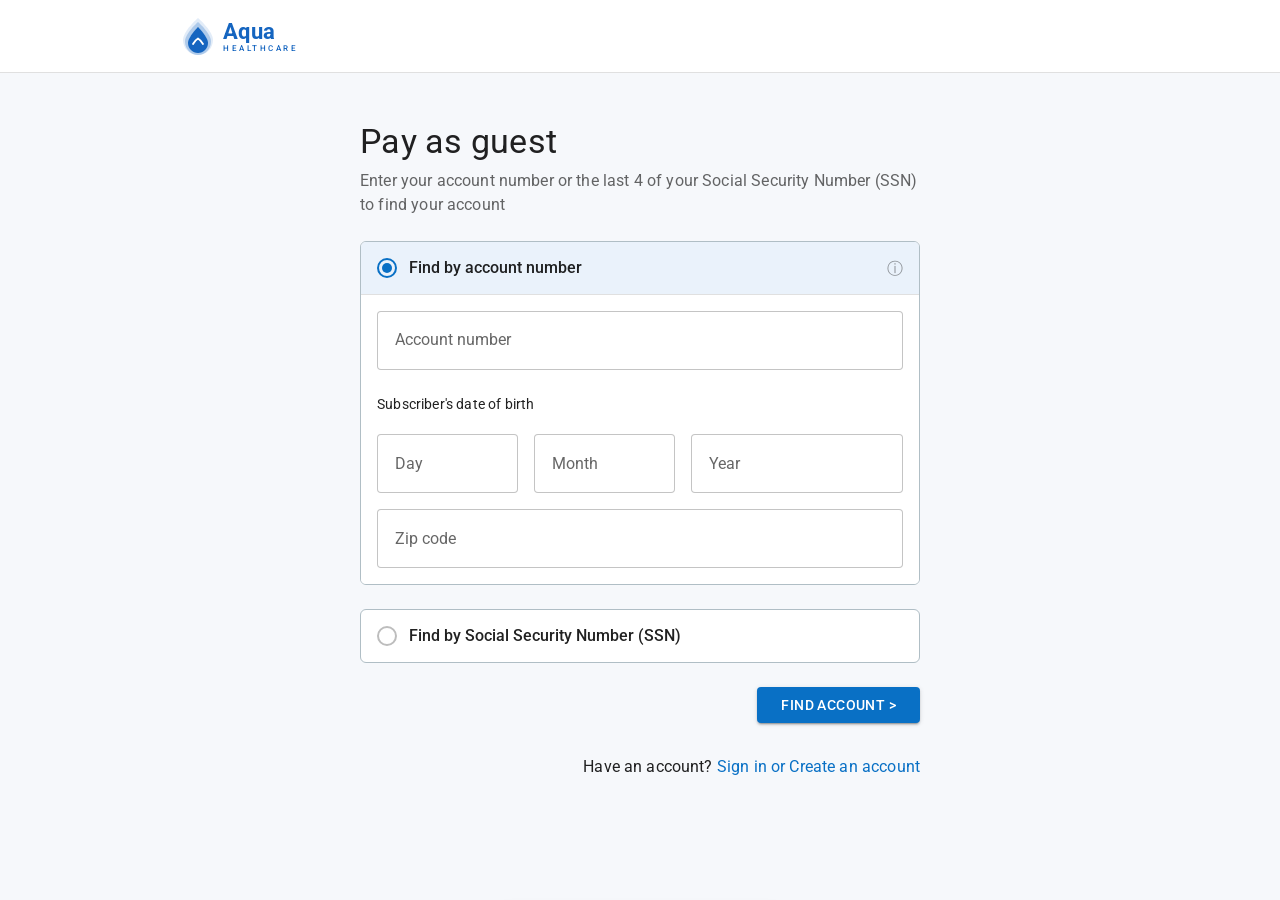
==== aqua-prototype.html @ 60d69fb7 "Add files via upload" ====
<!DOCTYPE html>
<html lang="en">
<head>
  <meta charset="UTF-8" />
  <meta name="viewport" content="width=device-width, initial-scale=1" />
  <title>Aqua Healthcare — Guest Payment</title>
  <link href="https://fonts.googleapis.com/css2?family=Roboto:wght@400;500;700&display=swap" rel="stylesheet" />
  <link href="https://fonts.googleapis.com/icon?family=Material+Icons" rel="stylesheet" />
  <style>
    *, *::before, *::after { box-sizing: border-box; margin: 0; padding: 0; }
    :root {
      --primary: #0970c5; --primary-dark: #0757a0; --bg: #f6f8fb; --white: #ffffff;
      --border-card: #b0bec5; --border-input: rgba(0,0,0,0.23);
      --text-primary: rgba(0,0,0,0.87); --text-secondary: rgba(0,0,0,0.6);
      --text-label: #323a41; --divider: rgba(0,0,0,0.12); --error: #d32f2f;
      --success-green: #388e3c; --success-bg: #e8f5e9;
      --shadow-btn: 0px 1px 5px rgba(0,0,0,0.12),0px 2px 2px rgba(0,0,0,0.14),0px 3px 1px -2px rgba(0,0,0,0.20);
      --radius-card: 6px; --radius-btn: 4px; --font: 'Roboto', sans-serif;
    }
    body { font-family: var(--font); background: var(--bg); color: var(--text-primary); min-height: 100vh; overflow-x: hidden; }
    .header { background: var(--white); height: 73px; border-bottom: 1px solid var(--divider); display: flex; align-items: center; padding: 0 181px; position: sticky; top: 0; z-index: 100; }
    .logo { display: flex; align-items: center; gap: 8px; }
    .logo-text .aqua { font-size: 22px; font-weight: 700; color: #1565C0; display: block; letter-spacing: 0.3px; }
    .logo-text .hc { font-size: 8px; font-weight: 500; color: #1565C0; display: block; letter-spacing: 2.5px; text-transform: uppercase; }
    .screen { display: none; padding: 48px 24px 80px; min-height: calc(100vh - 73px); }
    .screen.active { display: block; }
    .col { width: 560px; margin: 0 auto; display: flex; flex-direction: column; gap: 24px; }
    .page-title { font-size: 34px; font-weight: 400; line-height: 1.235; letter-spacing: 0.25px; color: var(--text-primary); }
    .page-subtitle { font-size: 16px; line-height: 1.5; letter-spacing: 0.15px; color: var(--text-secondary); margin-top: 6px; }
    .section-label { font-size: 20px; font-weight: 500; line-height: 1.6; letter-spacing: 0.15px; color: var(--text-primary); }
    .card { background: var(--white); border: 1px solid var(--border-card); border-radius: var(--radius-card); overflow: hidden; }
    .card-body { padding: 24px; }
    .radio-row { background: var(--white); border: 1px solid var(--border-card); border-radius: var(--radius-card); overflow: hidden; cursor: pointer; }
    .radio-row-header { display: flex; align-items: center; gap: 12px; padding: 14px 16px; transition: background 0.15s; }
    .radio-row.selected .radio-row-header { background: #EAF2FB; }
    .radio-row:hover:not(.selected) .radio-row-header { background: #fafafa; }
    .r-circle { width: 20px; height: 20px; border-radius: 50%; border: 2px solid #bdbdbd; flex-shrink: 0; display: flex; align-items: center; justify-content: center; transition: border-color 0.15s; }
    .radio-row.selected .r-circle { border-color: var(--primary); }
    .r-dot { width: 10px; height: 10px; border-radius: 50%; background: var(--primary); opacity: 0; transition: opacity 0.15s; }
    .radio-row.selected .r-dot { opacity: 1; }
    .r-label { font-size: 16px; line-height: 1.5; font-weight: 500; color: var(--text-primary); flex: 1; }
    .radio-expanded { display: none; flex-direction: column; gap: 16px; padding: 16px; background: var(--white); border-top: 1px solid var(--divider); }
    .radio-expanded.open { display: flex; }
    .badge-row { display: flex; align-items: center; gap: 6px; }
    .badge-visa { font-size: 10px; font-weight: 700; color: #1a1f71; border: 1px solid #e0e0e0; border-radius: 3px; padding: 2px 5px; }
    .badge-mc { position: relative; width: 30px; height: 20px; display: inline-flex; align-items: center; border: 1px solid #e0e0e0; border-radius: 3px; }
    .mc-l { position: absolute; left: 3px; width: 12px; height: 12px; border-radius: 50%; background: #eb001b; top: 50%; transform: translateY(-50%); }
    .mc-r { position: absolute; right: 3px; width: 12px; height: 12px; border-radius: 50%; background: #f79e1b; top: 50%; transform: translateY(-50%); }
    .badge-more { font-size: 10px; color: #757575; background: #f5f5f5; border-radius: 3px; padding: 2px 5px; }
    .bank-mat { color: #616161; font-size: 22px; }
    .mf { position: relative; width: 100%; }
    .mf input, .mf select { width: 100%; padding: 16.5px 14px; font-size: 16px; font-family: var(--font); line-height: 1.5; color: var(--text-primary); border: 1px solid var(--border-input); border-radius: var(--radius-btn); outline: none; background: var(--white); appearance: none; transition: border 0.15s; }
    .mf input:focus, .mf select:focus { border: 2px solid var(--primary); padding: 15.5px 13px; }
    .mf label { position: absolute; left: 14px; top: 50%; transform: translateY(-50%); font-size: 16px; color: var(--text-secondary); pointer-events: none; transition: all 0.15s; background: var(--white); padding: 0 4px; line-height: 1; }
    .mf input:focus + label, .mf input:not(:placeholder-shown) + label, .mf select:focus + label, .mf select.has-val + label { top: 0; font-size: 12px; color: var(--primary); transform: none; }
    .mf input.err { border: 2px solid var(--error); padding: 15.5px 13px; }
    .mf input.err + label, .mf select.err + label { color: var(--error); }
    .mf .ferr { font-size: 12px; color: var(--error); margin-top: 4px; display: none; letter-spacing: 0.4px; line-height: 1.5; padding: 0; vertical-align: baseline; }
    .mf .ferr.show { display: block; }
    .sel-wrap { position: relative; }
    .sel-wrap::after { content: '▾'; position: absolute; right: 14px; top: 50%; transform: translateY(-50%); color: var(--text-secondary); font-size: 13px; pointer-events: none; }
    .frow { display: flex; gap: 16px; }
    .frow .mf { flex: 1; }
    .sum-top { display: flex; justify-content: space-between; align-items: center; padding-bottom: 16px; border-bottom: 1px solid var(--divider); margin-bottom: 12px; }
    .sum-due-label { font-size: 14px; color: var(--text-secondary); }
    .sum-due-amount { font-size: 20px; font-weight: 700; color: var(--text-primary); }
    .sum-row { display: flex; justify-content: space-between; padding: 3px 0; }
    .sum-rlabel { font-size: 12px; color: var(--text-label); }
    .sum-rvalue { font-size: 14px; color: var(--text-primary); }
    .rev-row { display: flex; justify-content: space-between; padding: 3px 0; }
    .rev-rlabel { font-size: 12px; color: var(--text-label); }
    .rev-rvalue { font-size: 14px; color: var(--text-primary); font-weight: 500; }
    .btn { font-family: var(--font); font-size: 14px; font-weight: 500; letter-spacing: 0.4px; text-transform: uppercase; border-radius: var(--radius-btn); padding: 6px 24px; min-height: 36px; cursor: pointer; border: none; display: inline-flex; align-items: center; justify-content: center; gap: 6px; transition: background 0.15s, box-shadow 0.15s; white-space: nowrap; }
    .btn-c { background: var(--primary); color: #fff; box-shadow: var(--shadow-btn); }
    .btn-c:hover { background: var(--primary-dark); }
    .btn-o { background: transparent; color: var(--primary); border: 1px solid var(--primary); }
    .btn-o:hover { background: rgba(9,112,197,0.04); }
    .btn-fw { width: 100%; }
    .btn-text { background: none; border: none; color: var(--primary); font-family: var(--font); font-size: 14px; font-weight: 500; cursor: pointer; padding: 8px 0; text-align: center; width: 100%; }
    .btn-text:hover { text-decoration: underline; }
    .nav-row { display: flex; justify-content: space-between; align-items: center; }
    /* success */
    .success-center { text-align: center; display: flex; flex-direction: column; align-items: center; gap: 8px; margin-bottom: 28px; }
    .check-circle { width: 32px; height: 32px; background: var(--success-green); border-radius: 50%; display: flex; align-items: center; justify-content: center; }
    .check-circle svg { width: 18px; height: 18px; }
    .suc-title { font-size: 34px; font-weight: 400; line-height: 1.235; letter-spacing: 0.25px; color: var(--text-primary); }
    .suc-conf { font-size: 16px; line-height: 1.5; color: var(--text-primary); }
    .suc-conf strong { font-weight: 700; }
    .suc-date { font-size: 16px; line-height: 1.5; color: var(--text-secondary); }
    .pay-det-row { display: flex; justify-content: space-between; padding: 3px 0; }
    .pay-det-lbl { font-size: 12px; color: var(--text-label); }
    .pay-det-val { font-size: 14px; color: var(--text-primary); }
    hr.div { border: none; border-top: 1px solid var(--divider); }
    /* inner summary block */
    .inner-block { border: 1px solid var(--border-card); border-radius: var(--radius-card); padding: 20px; margin-bottom: 16px; }
    .inner-block:last-child { margin-bottom: 0; }
    .inner-label { font-size: 11px; font-weight: 500; letter-spacing: 1px; text-transform: uppercase; color: var(--text-secondary); margin-bottom: 6px; }
    .inner-amount { font-size: 28px; font-weight: 700; color: var(--text-primary); margin-bottom: 2px; }
    .inner-sub { font-size: 13px; color: var(--text-secondary); margin-bottom: 14px; }
    /* next steps */
    .nxt-label { font-size: 12px; font-weight: 400; letter-spacing: 1px; text-transform: uppercase; color: var(--text-primary); padding: 20px 24px 0; }
    .nxt-section { padding: 16px 24px; }
    .nxt-section:not(:last-child) { border-bottom: 1px solid var(--divider); }
    .nxt-title { font-size: 20px; font-weight: 500; color: var(--text-primary); line-height: 1.6; }
    .nxt-body { font-size: 14px; color: var(--text-secondary); line-height: 1.43; margin: 4px 0 14px; }
    /* autopay setup card */
    .ap-setup-header { background: var(--success-green); color: #fff; padding: 20px 24px 16px; }
    .ap-setup-header-title { font-size: 20px; font-weight: 500; margin-bottom: 4px; }
    .ap-setup-header-sub { font-size: 14px; opacity: 0.9; }
    /* enrolled banner */
    .enrolled-banner { background: var(--success-green); border-radius: var(--radius-card); padding: 20px; margin-bottom: 0; }
    .enrolled-banner-label { font-size: 11px; font-weight: 500; letter-spacing: 1px; text-transform: uppercase; color: rgba(255,255,255,0.8); margin-bottom: 6px; }
    .enrolled-banner-title { font-size: 20px; font-weight: 500; color: #fff; margin-bottom: 16px; }
    .enrolled-row { display: flex; justify-content: space-between; padding: 3px 0; }
    .enrolled-lbl { font-size: 12px; color: rgba(255,255,255,0.75); }
    .enrolled-val { font-size: 14px; color: #fff; font-weight: 500; }
    /* snackbar */
    .snackbar { position: fixed; bottom: 24px; left: 50%; transform: translateX(-50%) translateY(80px); background: #f0f7f0; color: #1e4d1e; border: 1px solid #a8d5a8; border-radius: 8px; padding: 14px 20px; font-size: 15px; font-weight: 500; font-family: var(--font); box-shadow: 0 2px 8px rgba(0,0,0,0.10); z-index: 9999; transition: transform 0.25s cubic-bezier(0.4,0,0.2,1); white-space: nowrap; display: flex; align-items: center; gap: 12px; min-width: 280px; }
    .snackbar.show { transform: translateX(-50%) translateY(0); }
    .snackbar-icon { width: 22px; height: 22px; border: 2px solid #2e7d2e; border-radius: 50%; display: flex; align-items: center; justify-content: center; flex-shrink: 0; }
    .snackbar-icon svg { width: 13px; height: 13px; }
    .snackbar-text { flex: 1; }
    .snackbar-close { background: none; border: none; cursor: pointer; color: #1e4d1e; font-size: 18px; line-height: 1; padding: 0 0 0 8px; opacity: 0.7; }
    .snackbar-close:hover { opacity: 1; }
    /* tooltip */
    .acct-tooltip-wrap { position: relative; width: 100%; }
    .acct-tooltip {
      display: none; position: absolute; bottom: calc(100% + 8px); left: 50%;
      transform: translateX(-50%);
      background: rgba(50,50,50,0.92); color: #fff;
      font-size: 12px; font-weight: 400; line-height: 1.5;
      padding: 8px 12px; border-radius: 4px;
      max-width: 280px; width: max-content;
      text-align: center; box-shadow: 0 2px 8px rgba(0,0,0,0.2);
      pointer-events: none; z-index: 999;
    }
    .acct-tooltip.visible { display: block; }
  </style>
</head>
<body>

<!-- HEADER -->
<header class="header">
  <div class="logo">
    <svg width="34" height="40" viewBox="0 0 34 40" fill="none">
      <path d="M17 2C17 2 2 15 2 24C2 32.284 8.716 39 17 39C25.284 39 32 32.284 32 24C32 15 17 2 17 2Z" fill="#1565C0" opacity="0.12"/>
      <path d="M17 6C17 6 4 17.5 4 25.5C4 32.956 9.82 39 17 39C24.18 39 30 32.956 30 25.5C30 17.5 17 6 17 6Z" fill="#1565C0" opacity="0.25"/>
      <path d="M17 11C17 11 7 21 7 27C7 32.523 11.477 37 17 37C22.523 37 27 32.523 27 27C27 21 17 11 17 11Z" fill="#1565C0"/>
      <path d="M12 28C13.8 24.5 17 22.5 17 22.5C17 22.5 20.2 24.5 22 28" stroke="white" stroke-width="1.8" stroke-linecap="round"/>
    </svg>
    <div class="logo-text"><span class="aqua">Aqua</span><span class="hc">Healthcare</span></div>
  </div>
</header>

<!-- ══ SCREEN 1 — PAY AS GUEST ══ -->
<div class="screen active" id="s-find">
  <div class="col">
    <div>
      <h1 class="page-title">Pay as guest</h1>
      <p class="page-subtitle">Enter your account number or the last 4 of your Social Security Number (SSN) to find your account</p>
    </div>
    <div class="radio-row selected" id="find-acct-row" onclick="selectFind('acct')">
      <div class="radio-row-header">
        <div class="r-circle"><div class="r-dot"></div></div>
        <span class="r-label">Find by account number</span>
        <span onclick="event.stopPropagation()">
          <span id="info-icon-acct" style="font-size:16px;color:rgba(0,0,0,0.4);cursor:default;margin-left:6px;vertical-align:middle;line-height:1;"
            data-tooltip="Account number can be found on your bill"
            onmouseenter="showHoverTooltip(event,this.dataset.tooltip)"
            onmouseleave="hideHoverTooltip()"
            onmousemove="moveHoverTooltip(event)">ⓘ</span>
        </span>
      </div>
      <div class="radio-expanded open" id="find-acct-fields">
        <div class="mf"><input type="text" id="f-acctnum" placeholder=" " /><label>Account number</label><div class="ferr" id="err-f-acctnum">Account number is required.</div></div>

        <!-- Subscriber's date of birth -->
        <p style="font-size:14px;font-weight:400;line-height:1.43;letter-spacing:0.17px;color:rgba(0,0,0,0.87);margin:8px 0 4px 0;">Subscriber's date of birth</p>
        <div class="frow">
          <div class="mf" style="flex:1;">
            <input type="text" id="f-dob-day" placeholder=" " maxlength="2" inputmode="numeric" />
            <label>Day</label>
            <div class="ferr" id="err-f-dob-day">Required.</div>
          </div>
          <div class="mf" style="flex:1;">
            <input type="text" id="f-dob-month" placeholder=" " maxlength="2" inputmode="numeric" />
            <label>Month</label>
            <div class="ferr" id="err-f-dob-month">Required.</div>
          </div>
          <div class="mf" style="flex:1.5;">
            <input type="text" id="f-dob-year" placeholder=" " maxlength="4" inputmode="numeric" />
            <label>Year</label>
            <div class="ferr" id="err-f-dob-year">Required.</div>
          </div>
        </div>

        <div class="mf"><input type="text" id="f-zip" placeholder=" " maxlength="5" /><label>Zip code</label><div class="ferr" id="err-f-zip">Zip code is required.</div></div>
      </div>
    </div>
    <div class="radio-row" id="find-ssn-row" onclick="selectFind('ssn')">
      <div class="radio-row-header"><div class="r-circle"><div class="r-dot"></div></div><span class="r-label">Find by Social Security Number (SSN)</span></div>
      <div class="radio-expanded" id="find-ssn-fields">
        <div class="mf"><input type="text" id="f-ssn" placeholder=" " maxlength="4" /><label>Last 4 of Social Security Number</label><div class="ferr" id="err-f-ssn">SSN is required.</div></div>
        <div class="mf"><input type="text" id="f-ssn-dob" placeholder=" " /><label>Date of birth</label><div class="ferr" id="err-f-ssn-dob">Date of birth is required.</div></div>
        <div class="mf"><input type="text" id="f-ssn-zip" placeholder=" " maxlength="5" /><label>Zip code</label><div class="ferr" id="err-f-ssn-zip">Zip code is required.</div></div>
      </div>
    </div>
    <div class="nav-row">
      <button class="btn btn-o" style="visibility:hidden">&lt; BACK</button>
      <button class="btn btn-c" onclick="submitFind()">FIND ACCOUNT &gt;</button>
    </div>
    <div style="position:relative;text-align:right;margin-top:8px;">
      <div class="acct-tooltip" id="tooltip-signin">When the member clicks on this button, they will be re-directed to the provider's login screen.</div>
      <span style="font-size:16px;font-weight:400;line-height:1.5;letter-spacing:0.15px;color:rgba(0,0,0,0.87);">Have an account? </span><a href="#"
        data-tooltip="When the member clicks on this button, they will be re-directed to the provider's login screen."
        onclick="showTooltip('tooltip-signin', event); return false;"
        onmouseenter="showHoverTooltip(event, this.dataset.tooltip)"
        onmouseleave="hideHoverTooltip()"
        onmousemove="moveHoverTooltip(event)"
        style="font-size:16px;font-weight:400;line-height:1.5;letter-spacing:0.15px;color:#0970c5;text-decoration:none;">Sign in or Create an account</a>
    </div>
  </div>
</div>

<!-- ══ SCREEN 2 — MAKE A PAYMENT ══ -->
<div class="screen" id="s-payment">
  <div class="col">
    <h1 class="page-title">Make a payment</h1>
    <div class="card">
      <div class="card-body">
        <div class="sum-top"><span style="font-size:16px;font-weight:700;line-height:1.5;letter-spacing:0.15px;color:rgba(0,0,0,0.87);">Total due by 02/25/2026</span><span class="sum-due-amount">$127.50</span></div>
        <div class="sum-row"><span class="sum-rlabel">Subscriber</span><span class="sum-rvalue" id="pay-subscriber">Lily Allen</span></div>
        <div class="sum-row"><span class="sum-rlabel">Account Number</span><span class="sum-rvalue" id="pay-acctnum">192829918</span></div>
      </div>
    </div>
    <div class="section-label">Choose payment amount</div>
    <div class="card" style="padding:0;overflow:hidden;">
      <div class="radio-row" id="amt-total-row" onclick="selectAmount('total')" style="border:none;border-radius:0;border-bottom:1px solid var(--border-card);">
        <div class="radio-row-header"><div class="r-circle"><div class="r-dot"></div></div><span class="r-label">$127.50 (total due)</span></div>
      </div>
      <div class="radio-row" id="amt-custom-row" onclick="selectAmount('custom')" style="border:none;border-radius:0;">
        <div class="radio-row-header"><div class="r-circle"><div class="r-dot"></div></div><span class="r-label">Custom amount</span></div>
        <div class="radio-expanded" id="amt-custom-fields">
          <div class="mf" style="max-width:200px"><input type="text" id="custom-amt" placeholder=" " /><label>Custom amount</label><div class="ferr" id="err-custom-amt">Amount is required.</div></div>
        </div>
      </div>
    </div>
    <div class="section-label">Enter payment details</div>
    <div class="radio-row selected" id="pay-card-row" onclick="selectPayMethod('card')">
      <div class="radio-row-header">
        <div class="r-circle"><div class="r-dot"></div></div>
        <span class="r-label">Debit or Credit Card</span>
        <div class="badge-row"><span class="badge-visa">VISA</span><span class="badge-mc"><span class="mc-l"></span><span class="mc-r"></span></span><span class="badge-more">+5</span></div>
      </div>
      <div class="radio-expanded open" id="card-fields">
        <div class="mf"><input type="text" id="card-num" placeholder=" " maxlength="19" /><label>Card Number</label><div class="ferr" id="err-card-num">Card number is required.</div></div>
        <div class="frow">
          <div class="mf"><input type="text" id="card-exp" placeholder=" " maxlength="5" /><label>Expiration (MM/YY)</label><div class="ferr" id="err-card-exp">Expiration is required.</div></div>
          <div class="mf"><input type="text" id="card-cvv" placeholder=" " maxlength="4" /><label>CVV</label><div class="ferr" id="err-card-cvv">CVV is required.</div></div>
        </div>
        <div class="mf"><input type="text" id="card-name" placeholder=" " /><label>Name on card</label><div class="ferr" id="err-card-name">Name on card is required.</div></div>
      </div>
    </div>
    <div class="radio-row" id="pay-bank-row" onclick="selectPayMethod('bank')">
      <div class="radio-row-header">
        <div class="r-circle"><div class="r-dot"></div></div>
        <span class="r-label">Bank account</span>
        <span class="material-icons bank-mat">account_balance</span>
      </div>
      <div class="radio-expanded" id="bank-fields">
        <p style="font-size:11px;font-weight:500;letter-spacing:1px;text-transform:uppercase;color:var(--text-secondary);margin-bottom:4px;">Bank account</p>
        <div class="mf sel-wrap">
          <select id="bank-type"><option value="" disabled selected>Select</option><option value="Checking">Checking</option><option value="Savings">Savings</option></select>
          <label>Account Type *</label><div class="ferr" id="err-bank-type">Account type is required.</div>
        </div>
        <div class="frow">
          <div class="mf"><input type="text" id="bank-acct-num" placeholder=" " /><label>Account Number</label><div class="ferr" id="err-bank-acct-num">Account number is required.</div></div>
          <div class="mf"><input type="text" id="confirm-acct" placeholder=" " /><label>Confirm Account Number</label><div class="ferr" id="err-confirm-acct">Must match account number.</div></div>
        </div>
        <div class="frow">
          <div class="mf"><input type="text" id="routing-num" placeholder=" " /><label>Routing Number</label><div class="ferr" id="err-routing-num">Routing number is required.</div></div>
          <div class="mf"><input type="text" id="confirm-routing" placeholder=" " /><label>Confirm Routing Number</label><div class="ferr" id="err-confirm-routing">Must match routing number.</div></div>
        </div>
        <p style="font-size:11px;font-weight:500;letter-spacing:1px;text-transform:uppercase;color:var(--text-secondary);margin-top:8px;margin-bottom:4px;">Billing address</p>
        <div class="frow">
          <div class="mf"><input type="text" id="bank-addr1" placeholder=" " /><label>Address 1</label><div class="ferr" id="err-bank-addr1">Address is required.</div></div>
          <div class="mf"><input type="text" id="bank-addr2" placeholder=" " /><label>Address 2</label></div>
        </div>
        <div class="frow">
          <div class="mf" style="flex:2"><input type="text" id="bank-city" placeholder=" " /><label>City</label><div class="ferr" id="err-bank-city">City is required.</div></div>
          <div class="mf sel-wrap" style="flex:1">
            <select id="bank-state">
              <option value="" disabled selected>Select</option>
              <option>AL</option><option>AK</option><option>AZ</option><option>AR</option><option>CA</option><option>CO</option><option>CT</option><option>DE</option><option>FL</option><option>GA</option><option>HI</option><option>ID</option><option>IL</option><option>IN</option><option>IA</option><option>KS</option><option>KY</option><option>LA</option><option>ME</option><option>MD</option><option>MA</option><option>MI</option><option>MN</option><option>MS</option><option>MO</option><option>MT</option><option>NE</option><option>NV</option><option>NH</option><option>NJ</option><option>NM</option><option>NY</option><option>NC</option><option>ND</option><option>OH</option><option>OK</option><option>OR</option><option>PA</option><option>RI</option><option>SC</option><option>SD</option><option>TN</option><option>TX</option><option>UT</option><option>VT</option><option>VA</option><option>WA</option><option>WV</option><option>WI</option><option>WY</option>
            </select>
            <label>State</label><div class="ferr" id="err-bank-state">State is required.</div>
          </div>
          <div class="mf" style="flex:1"><input type="text" id="bank-zip" placeholder=" " maxlength="5" /><label>Zipcode</label><div class="ferr" id="err-bank-zip">Zip code is required.</div></div>
        </div>

        <!-- AutoPay opt-in checkbox -->
        <div style="display:flex;align-items:flex-start;gap:10px;background:#fff;border:1px solid var(--border-card);border-radius:var(--radius-card);padding:14px 16px;margin-top:8px;">
          <input type="checkbox" id="wants-autopay" onchange="S.wantsAutopay = this.checked;" style="margin-top:2px;flex-shrink:0;width:16px;height:16px;accent-color:#0970c5;cursor:pointer;" />
          <label for="wants-autopay" style="cursor:pointer;">
            <p style="font-size:14px;font-weight:500;color:rgba(0,0,0,0.87);margin:0 0 2px 0;">Save for AutoPay</p>
            <p style="font-size:12px;color:rgba(0,0,0,0.6);line-height:1.5;margin:0;">After this payment, you can review and confirm your AutoPay details</p>
          </label>
        </div>

      </div>
    </div>
    <div class="nav-row">
      <button class="btn btn-o" onclick="goTo('s-find')">&lt; BACK</button>
      <button class="btn btn-c" onclick="submitPayment()">REVIEW PAYMENT &gt;</button>
    </div>
  </div>
</div>

<!-- ══ SCREEN 3 — REVIEW PAYMENT ══ -->
<div class="screen" id="s-review">
  <div class="col">
    <div>
      <h1 class="page-title">Review payment</h1>
      <p class="page-subtitle">Confirm your details before submitting.</p>
    </div>
    <div class="card">
      <div class="card-body">

        <!-- TOTAL row -->
        <div style="display:flex;justify-content:space-between;align-items:center;margin-bottom:20px;">
          <span style="font-size:12px;font-weight:400;letter-spacing:1px;text-transform:uppercase;color:#323a41;line-height:2.66;">TOTAL</span>
          <span style="font-size:34px;font-weight:700;letter-spacing:0.25px;color:rgba(0,0,0,0.87);line-height:1.235;" id="rev-amt">$100.00</span>
        </div>
        <hr class="div" style="margin:0 0 20px 0;" />

        <!-- Detail rows -->
        <div class="rev-row"><span class="rev-rlabel">Subscriber</span><span class="rev-rvalue" id="rev-sub">Lily Allen</span></div>
        <div class="rev-row"><span class="rev-rlabel">Account Number</span><span class="rev-rvalue" id="rev-acct">192829918</span></div>
        <div class="rev-row"><span class="rev-rlabel">Payment method</span><span class="rev-rvalue" id="rev-method">Checking ****4242</span></div>

        <!-- Centered EDIT link -->
        <div style="text-align:center;margin-top:20px;">
          <button onclick="goTo('s-payment');clearPayFields();" style="background:none;border:none;cursor:pointer;color:#0970c5;font-size:14px;font-weight:500;font-family:var(--font);letter-spacing:0.4px;display:inline-flex;align-items:center;gap:4px;padding:0;text-transform:uppercase;">
            <span class="material-icons" style="font-size:16px;">edit</span> EDIT
          </button>
        </div>

      </div>
    </div>
    <div class="nav-row">
      <button class="btn btn-o" onclick="goTo('s-payment');clearPayFields();">&lt; BACK</button>
      <button class="btn btn-c" onclick="submitReview()">MAKE PAYMENT <span class="material-icons" style="font-size:18px;line-height:1;">lock</span></button>
    </div>
  </div>
</div>

<!-- ══ SCREEN 4 — PAYMENT SUCCESS ══ -->
<div class="screen" id="s-success">
  <div class="col">

    <!-- CARD 1 — Payment confirmation -->
    <div style="background:#fff;border:1px solid #b0bec5;border-radius:6px;overflow:hidden;border-top:8px solid #388e3c;">
      <div style="padding:32px;">

        <!-- Header: check + title + conf + date -->
        <div style="text-align:center;display:flex;flex-direction:column;align-items:center;gap:8px;margin-bottom:32px;">
          <div style="width:46px;height:46px;background:#388e3c;border-radius:50%;display:flex;align-items:center;justify-content:center;flex-shrink:0;">
            <svg width="26" height="26" viewBox="0 0 24 24" fill="white"><path d="M9 16.17L4.83 12l-1.42 1.41L9 19 21 7l-1.41-1.41z"/></svg>
          </div>
          <p style="font-size:24px;font-weight:400;line-height:1.333;letter-spacing:0.25px;color:rgba(0,0,0,0.87);margin:0;">Payment Successful</p>
          <p style="font-size:16px;font-weight:400;line-height:1.5;letter-spacing:0.15px;color:rgba(0,0,0,0.87);margin:0;">Confirmation <strong id="suc-conf-num"># PMF-3928-2938</strong></p>
          <p style="font-size:16px;font-weight:400;line-height:1.5;letter-spacing:0.15px;color:rgba(0,0,0,0.6);margin:0;" id="suc-date">April 2, 2026 at 2:34PM</p>
        </div>

        <!-- TOTAL row -->
        <hr style="border:none;border-top:1px solid rgba(0,0,0,0.12);margin:0 0 24px 0;" />
        <div style="display:flex;justify-content:space-between;align-items:center;margin-bottom:16px;">
          <span style="font-size:12px;font-weight:400;letter-spacing:1px;text-transform:uppercase;color:#323a41;line-height:2.66;">TOTAL</span>
          <span style="font-size:34px;font-weight:700;letter-spacing:0.25px;color:rgba(0,0,0,0.87);line-height:1.235;" id="suc-amt">$100.00</span>
        </div>
        <hr style="border:none;border-top:1px solid rgba(0,0,0,0.12);margin:0 0 16px 0;" />

        <!-- Detail rows -->
        <div style="display:flex;justify-content:space-between;align-items:center;padding:4px 0;">
          <span style="font-size:12px;color:#323a41;letter-spacing:0.15px;">Subscriber</span>
          <span style="font-size:14px;color:rgba(0,0,0,0.87);letter-spacing:0.17px;" id="suc-sub">Lily Allen</span>
        </div>
        <div style="display:flex;justify-content:space-between;align-items:center;padding:4px 0;">
          <span style="font-size:12px;color:#323a41;letter-spacing:0.15px;">Account Number</span>
          <span style="font-size:14px;color:rgba(0,0,0,0.87);letter-spacing:0.17px;" id="suc-acct">192829918</span>
        </div>
        <div style="display:flex;justify-content:space-between;align-items:center;padding:4px 0;">
          <span style="font-size:12px;color:#323a41;letter-spacing:0.15px;">Payment method</span>
          <span style="font-size:14px;color:rgba(0,0,0,0.87);letter-spacing:0.17px;" id="suc-method">Checking ********7890</span>
        </div>

        <!-- Email receipt section -->
        <hr style="border:none;border-top:1px solid rgba(0,0,0,0.12);margin:24px 0;" />
        <div style="display:flex;flex-direction:column;gap:16px;">
          <div>
            <p style="font-size:20px;font-weight:500;line-height:1.6;letter-spacing:0.15px;color:rgba(0,0,0,0.87);margin:0 0 4px 0;">Email your receipt</p>
            <p style="font-size:14px;font-weight:400;line-height:1.43;letter-spacing:0.17px;color:rgba(0,0,0,0.6);margin:0;">We'll send your payment confirmation to your inbox.</p>
          </div>
          <div class="mf">
            <input type="email" id="receipt-email" placeholder=" " />
            <label>Enter email</label>
            <div class="ferr" id="err-receipt">A valid email is required.</div>
          </div>
          <button onclick="sendReceipt()" style="width:100%;height:36px;background:transparent;border:1px solid #0970c5;border-radius:4px;color:#0970c5;font-family:var(--font);font-size:14px;font-weight:500;letter-spacing:0.4px;text-transform:uppercase;cursor:pointer;">
            SEND RECEIPT
          </button>
        </div>

      </div>
    </div>

    <!-- CARD 2 — Complete AutoPay Setup (bank users only) -->
    <div id="suc-autopay-card" style="display:none;background:#fff;border:1px solid #b0bec5;border-radius:6px;overflow:hidden;">
      <div style="padding:32px;">

        <!-- Centered header -->
        <div style="text-align:center;margin-bottom:32px;">
          <p style="font-size:24px;font-weight:400;line-height:1.333;letter-spacing:0.25px;color:rgba(0,0,0,0.87);margin:0 0 8px 0;">Complete AutoPay Setup</p>
          <p style="font-size:16px;font-weight:400;line-height:1.5;letter-spacing:0.15px;color:rgba(0,0,0,0.87);margin:0;">Have your payment withdrawn automatically each month</p>
        </div>

        <!-- Summary heading -->
        <p style="font-size:20px;font-weight:700;line-height:1.6;letter-spacing:0.15px;color:rgba(0,0,0,0.87);margin:0 0 16px 0;">Summary</p>

        <!-- Summary rows -->
        <div style="display:flex;justify-content:space-between;align-items:center;padding:8px 0;border-bottom:1px solid rgba(0,0,0,0.12);">
          <span style="font-size:12px;color:rgba(0,0,0,0.6);letter-spacing:0.15px;">Estimated monthly premium</span>
          <span style="display:flex;align-items:center;gap:6px;font-size:20px;font-weight:700;color:rgba(0,0,0,0.87);" id="ap-sum-premium">$127.50
            <span style="position:relative;display:inline-flex;align-items:center;">
              <span class="material-icons" style="font-size:18px;color:#0970c5;cursor:default;"
                data-tooltip="Amount may vary if your plan changes or a partial payment is made. You'll be notified of any updates."
                onmouseenter="showHoverTooltip(event,this.dataset.tooltip)"
                onmouseleave="hideHoverTooltip()"
                onmousemove="moveHoverTooltip(event)">help_outline</span>
            </span>
          </span>
        </div>
        <div style="display:flex;justify-content:space-between;align-items:center;padding:8px 0;border-bottom:1px solid rgba(0,0,0,0.12);">
          <span style="font-size:12px;color:rgba(0,0,0,0.6);letter-spacing:0.15px;">Pay to</span>
          <span style="font-size:20px;font-weight:400;color:rgba(0,0,0,0.87);">Avera</span>
        </div>
        <div style="display:flex;justify-content:space-between;align-items:center;padding:8px 0;border-bottom:1px solid rgba(0,0,0,0.12);">
          <span style="font-size:12px;color:rgba(0,0,0,0.6);letter-spacing:0.15px;">Payment method</span>
          <span style="font-size:16px;font-weight:700;color:rgba(0,0,0,0.87);" id="ap-sum-method">Checking ********7890</span>
        </div>
        <div style="display:flex;justify-content:space-between;align-items:center;padding:8px 0;border-bottom:1px solid rgba(0,0,0,0.12);">
          <span style="font-size:12px;color:rgba(0,0,0,0.6);letter-spacing:0.15px;">Payment date</span>
          <span style="font-size:16px;font-weight:700;color:rgba(0,0,0,0.87);" id="ap-sum-paydate">—</span>
        </div>
        <div style="display:flex;justify-content:space-between;align-items:center;padding:8px 0;margin-bottom:24px;">
          <span style="font-size:12px;color:rgba(0,0,0,0.6);letter-spacing:0.15px;">First scheduled payment</span>
          <span style="font-size:16px;font-weight:700;color:rgba(0,0,0,0.87);" id="ap-sum-firstpay">—</span>
        </div>

        <!-- Payment Date dropdown -->
        <div class="mf sel-wrap" style="margin-bottom:16px;">
          <select id="ap-pay-day" onchange="updateFirstPayDate()">
            <option value="" disabled selected>Select day</option>
          </select>
          <label>Payment Date</label>
          <div class="ferr" id="err-ap-pay-day">Please select a payment date.</div>
        </div>

        <!-- Email optional -->
        <div class="mf" style="margin-bottom:16px;">
          <input type="email" id="ap-email" placeholder=" " />
          <label>Email (optional)</label>
        </div>

        <!-- ACH checkbox + legal -->
        <div style="display:flex;align-items:flex-start;gap:10px;margin-bottom:24px;">
          <input type="checkbox" id="ap-auth-check" style="margin-top:3px;flex-shrink:0;width:16px;height:16px;accent-color:#0970c5;cursor:pointer;" />
          <label for="ap-auth-check" style="font-size:12px;color:rgba(0,0,0,0.6);line-height:1.5;letter-spacing:0.4px;cursor:pointer;">
          I agree to the autopay draft date and amount. Payment will be automatically withdrawn from your account on the scheduled date. You can cancel anytime.
          </label>
        </div>

        <!-- SETUP AUTOPAY button -->
        <button onclick="confirmAutopay()" style="width:100%;height:36px;background:#0970c5;border:none;border-radius:4px;color:#fff;font-family:var(--font);font-size:14px;font-weight:500;letter-spacing:0.4px;text-transform:uppercase;cursor:pointer;box-shadow:0px 1px 5px rgba(0,0,0,0.12),0px 2px 2px rgba(0,0,0,0.14),0px 3px 1px -2px rgba(0,0,0,0.20);display:flex;align-items:center;justify-content:center;gap:6px;">
          SETUP AUTOPAY <span class="material-icons" style="font-size:16px;">chevron_right</span>
        </button>

      </div>
    </div>

    <!-- CARD 3 — Next steps -->
    <div style="background:#fff;border:1px solid #b0bec5;border-radius:6px;overflow:hidden;" id="suc-next-card">
      <div style="padding:20px 32px 0 32px;">
        <p style="font-size:12px;font-weight:400;letter-spacing:1px;text-transform:uppercase;line-height:2.66;color:rgba(0,0,0,0.87);">NEXT STEPS</p>
      </div>
      <div style="padding:16px 32px 24px 32px;">
        <p style="font-size:20px;font-weight:500;line-height:1.6;letter-spacing:0.15px;color:rgba(0,0,0,0.87);margin:0 0 4px 0;">Create an account</p>
        <p style="font-size:14px;font-weight:400;line-height:1.43;letter-spacing:0.17px;color:rgba(0,0,0,0.6);margin:0 0 14px 0;" id="suc-next-body">Save your info to pay faster, manage invoices, and go paperless.</p>
        <div class="acct-tooltip-wrap">
          <div class="acct-tooltip" id="tooltip-suc">When the member clicks on this button, they will be re-directed to the provider's login screen.</div>
          <button onclick="showTooltip('tooltip-suc', event)" style="width:100%;height:36px;background:transparent;border:1px solid #0970c5;border-radius:4px;color:#0970c5;font-family:var(--font);font-size:14px;font-weight:500;letter-spacing:0.4px;text-transform:uppercase;cursor:pointer;">
            CREATE AN ACCOUNT
          </button>
        </div>
      </div>
    </div>

  </div>
</div>

<!-- ══ SCREEN 5 — ENROLLED IN AUTOPAY ══ -->
<div class="screen" id="s-enrolled">
  <div class="col">

    <!-- CARD 1 — Payment successful -->
    <div style="background:#fff;border:1px solid #b0bec5;border-radius:6px;overflow:hidden;border-top:8px solid #388e3c;">
      <div style="padding:32px;display:flex;flex-direction:column;gap:32px;">

        <!-- Header -->
        <div style="text-align:center;display:flex;flex-direction:column;align-items:center;gap:8px;">
          <div style="width:46px;height:47px;background:#388e3c;border-radius:50%;display:flex;align-items:center;justify-content:center;">
            <svg width="26" height="26" viewBox="0 0 24 24" fill="white"><path d="M9 16.17L4.83 12l-1.42 1.41L9 19 21 7l-1.41-1.41z"/></svg>
          </div>
          <p style="font-size:24px;font-weight:400;line-height:1.333;letter-spacing:0;color:rgba(0,0,0,0.87);margin:0;">Payment successful</p>
          <p style="font-size:16px;font-weight:400;line-height:1.5;letter-spacing:0.15px;color:rgba(0,0,0,0.87);margin:0;">Confirmation <strong id="enr-conf-num"># PMF-3928-2938</strong></p>
          <p style="font-size:16px;font-weight:400;line-height:1.5;letter-spacing:0.15px;color:rgba(0,0,0,0.6);margin:0;" id="enr-date">April 2, 2026 at 2:34PM</p>
        </div>

        <!-- Payment total inner block -->
        <div style="border:1px solid #b0bec5;border-radius:6px;padding:20px;">
          <div style="display:flex;justify-content:space-between;align-items:center;margin-bottom:14px;">
            <span style="font-size:12px;font-weight:400;letter-spacing:1px;text-transform:uppercase;color:#323a41;line-height:2.66;">TOTAL</span>
            <span style="font-size:34px;font-weight:700;letter-spacing:0.25px;color:rgba(0,0,0,0.87);line-height:1.235;" id="enr-amt">$100.00</span>
          </div>
          <hr style="border:none;border-top:1px solid rgba(0,0,0,0.12);margin:0 0 12px 0;" />
          <div style="display:flex;justify-content:space-between;padding:3px 0;"><span style="font-size:12px;color:#323a41;letter-spacing:0.15px;line-height:12px;">Subscriber</span><span style="font-size:14px;color:rgba(0,0,0,0.87);letter-spacing:0.17px;line-height:1.43;" id="enr-sub">Lily Allen</span></div>
          <div style="display:flex;justify-content:space-between;padding:3px 0;"><span style="font-size:12px;color:#323a41;letter-spacing:0.15px;line-height:12px;">Account Number</span><span style="font-size:14px;color:rgba(0,0,0,0.87);letter-spacing:0.17px;line-height:1.43;" id="enr-acct">192829918</span></div>
          <div style="display:flex;justify-content:space-between;padding:3px 0;"><span style="font-size:12px;color:#323a41;letter-spacing:0.15px;line-height:12px;">Payment method</span><span style="font-size:14px;color:rgba(0,0,0,0.87);letter-spacing:0.17px;line-height:1.43;" id="enr-method">Checking ********7890</span></div>
        </div>

      </div>
    </div>

    <!-- CARD 2 — Enrolled in AutoPay -->
    <div style="background:#fff;border:1px solid #b0bec5;border-radius:6px;overflow:hidden;border-top:8px solid #388e3c;">
      <div style="padding:32px;display:flex;flex-direction:column;gap:32px;">

        <!-- Header -->
        <div style="text-align:center;display:flex;flex-direction:column;align-items:center;gap:8px;">
          <div style="width:46px;height:47px;background:#388e3c;border-radius:50%;display:flex;align-items:center;justify-content:center;">
            <svg width="26" height="26" viewBox="0 0 24 24" fill="white"><path d="M9 16.17L4.83 12l-1.42 1.41L9 19 21 7l-1.41-1.41z"/></svg>
          </div>
          <p style="font-size:24px;font-weight:400;line-height:1.333;letter-spacing:0;color:rgba(0,0,0,0.87);margin:0;">Enrolled in AutoPay</p>
        </div>

        <!-- AutoPay summary inner block -->
        <div style="border:1px solid #b0bec5;border-radius:6px;padding:20px;">
          <div style="display:flex;justify-content:space-between;align-items:center;margin-bottom:14px;">
            <span style="font-size:12px;font-weight:400;letter-spacing:1px;text-transform:uppercase;color:#323a41;line-height:2.66;">ESTIMATED MONTHLY PAYMENT</span>
            <span style="font-size:34px;font-weight:700;letter-spacing:0.25px;color:rgba(0,0,0,0.87);line-height:1.235;">$127.50</span>
          </div>
          <hr style="border:none;border-top:1px solid rgba(0,0,0,0.12);margin:0 0 12px 0;" />
          <div style="display:flex;justify-content:space-between;padding:3px 0;"><span style="font-size:12px;color:#323a41;letter-spacing:0.15px;line-height:12px;">Pay to</span><span style="font-size:14px;color:rgba(0,0,0,0.87);letter-spacing:0.17px;line-height:1.43;">Aqua Healthcare</span></div>
          <div style="display:flex;justify-content:space-between;padding:3px 0;"><span style="font-size:12px;color:#323a41;letter-spacing:0.15px;line-height:12px;">Payment method</span><span style="font-size:14px;color:rgba(0,0,0,0.87);letter-spacing:0.17px;line-height:1.43;" id="enr-ap-method">Checking ****4242</span></div>
          <div style="display:flex;justify-content:space-between;padding:3px 0;"><span style="font-size:12px;color:#323a41;letter-spacing:0.15px;line-height:12px;">Payment date</span><span style="font-size:14px;color:rgba(0,0,0,0.87);letter-spacing:0.17px;line-height:1.43;" id="enr-ap-paydate">—</span></div>
          <div style="display:flex;justify-content:space-between;padding:3px 0;"><span style="font-size:12px;color:#323a41;letter-spacing:0.15px;line-height:12px;">First scheduled payment</span><span style="font-size:14px;color:rgba(0,0,0,0.87);letter-spacing:0.17px;line-height:1.43;" id="enr-ap-nextpay">5/15/2026</span></div>
          <div style="display:flex;justify-content:space-between;padding:3px 0;"><span style="font-size:12px;color:#323a41;letter-spacing:0.15px;line-height:12px;">Email</span><span style="font-size:14px;color:rgba(0,0,0,0.87);letter-spacing:0.17px;line-height:1.43;" id="enr-ap-email">—</span></div>
        </div>

        <!-- Cancel AutoPay link -->
        <div style="text-align:center;">
          <button onclick="goTo('s-success')" style="background:none;border:none;color:#0970c5;font-family:var(--font);font-size:14px;font-weight:400;letter-spacing:0.15px;cursor:pointer;text-decoration:none;">Cancel AutoPay</button>
        </div>

      </div>
    </div>

    <!-- CARD 3 — Next steps -->
    <div style="background:#fff;border:1px solid #b0bec5;border-radius:6px;overflow:hidden;">
      <div style="padding:20px 32px 0 32px;">
        <p style="font-size:12px;font-weight:400;letter-spacing:1px;text-transform:uppercase;line-height:2.66;color:#000;">NEXT STEPS</p>
      </div>
      <div style="padding:12px 32px 24px 32px;">
        <p style="font-size:20px;font-weight:500;line-height:1.6;letter-spacing:0.15px;color:rgba(0,0,0,0.87);margin:0 0 4px 0;">Create an account</p>
        <p style="font-size:14px;font-weight:400;line-height:1.43;letter-spacing:0.17px;color:rgba(0,0,0,0.6);margin:0 0 14px 0;">View payment history, manage AutoPay, and go paperless.</p>
        <div class="acct-tooltip-wrap">
          <div class="acct-tooltip" id="tooltip-enr">When the member clicks on this button, they will be re-directed to the provider's login screen.</div>
          <button onclick="showTooltip('tooltip-enr', event)" style="width:100%;height:36px;background:transparent;border:1px solid #0970c5;border-radius:4px;color:#0970c5;font-family:var(--font);font-size:14px;font-weight:500;letter-spacing:0.4px;text-transform:uppercase;cursor:pointer;">
            CREATE AN ACCOUNT
          </button>
        </div>
      </div>
    </div>

  </div>
</div>

<!-- ══ SCREEN 6 — CREATE ACCOUNT ══ -->
<div class="screen" id="s-account">
  <div class="col">
    <div>
      <h1 class="page-title">Create an account</h1>
      <p class="page-subtitle">Save your payment info, view billing history, manage invoices, and go paperless.</p>
    </div>
    <div class="card">
      <div class="card-body" style="display:flex;flex-direction:column;gap:16px">
        <div class="frow">
          <div class="mf"><input type="text" id="a-first" placeholder=" " /><label>First name *</label><div class="ferr" id="err-a-first">First name is required.</div></div>
          <div class="mf"><input type="text" id="a-last" placeholder=" " /><label>Last name *</label><div class="ferr" id="err-a-last">Last name is required.</div></div>
        </div>
        <div class="mf"><input type="email" id="a-email" placeholder=" " /><label>Email address *</label><div class="ferr" id="err-a-email">A valid email is required.</div></div>
        <div class="mf"><input type="password" id="a-pw" placeholder=" " /><label>Create password *</label><div class="ferr" id="err-a-pw">Password is required.</div></div>
        <div class="mf"><input type="password" id="a-pw2" placeholder=" " /><label>Confirm password *</label><div class="ferr" id="err-a-pw2">Passwords must match.</div></div>
      </div>
    </div>
    <div class="nav-row">
      <button class="btn btn-o" onclick="history.back()">&lt; BACK</button>
      <button class="btn btn-c" onclick="submitAccount()">CREATE ACCOUNT</button>
    </div>
  </div>
</div>

<!-- Global hover tooltip — fixed position, always on top -->
<div id="hover-tooltip" style="display:none;position:fixed;background:rgba(50,50,50,0.92);color:#fff;font-size:12px;font-weight:400;line-height:1.5;padding:8px 12px;border-radius:4px;max-width:260px;text-align:center;box-shadow:0 2px 8px rgba(0,0,0,0.2);pointer-events:none;z-index:99999;white-space:normal;transform:translateX(-50%) translateY(-100%) translateY(-8px);"></div>

<!-- SNACKBAR -->
<div class="snackbar" id="snackbar">
  <div class="snackbar-icon"><svg viewBox="0 0 14 14" fill="none"><path d="M2 7L5.5 10.5L12 3.5" stroke="#2e7d2e" stroke-width="2" stroke-linecap="round" stroke-linejoin="round"/></svg></div>
  <span class="snackbar-text">Receipt sent</span>
  <button class="snackbar-close" onclick="document.getElementById('snackbar').classList.remove('show')">&#x2715;</button>
</div>

<script>
const S = {
  findMethod: 'acct', subscriber: 'Lily Allen', acctNum: '192829918',
  amtMethod: 'total', payMethod: 'card', amount: '$127.50', methodLbl: 'Debit or Credit Card',
  bankAcctNum: '', bankAcctType: '',
  wantsAutopay: false,
  ap: { payDay: '', firstPayDate: '', payDateLabel: '' },
  _successDate: '',
};

function goTo(id) {
  document.querySelectorAll('.screen').forEach(s => s.classList.remove('active'));
  document.getElementById(id).classList.add('active');
  window.scrollTo({ top: 0, behavior: 'instant' });
}

function showTooltip(id, e) {
  e.stopPropagation();
  // Hide any other open tooltips first
  document.querySelectorAll('.acct-tooltip').forEach(t => t.classList.remove('visible'));
  document.getElementById(id).classList.add('visible');
}

function showHoverTooltip(e, text) {
  const tip = document.getElementById('hover-tooltip');
  tip.textContent = text;
  tip.style.display = 'block';
  tip.style.left = e.clientX + 'px';
  tip.style.top  = e.clientY + 'px';
}
function hideHoverTooltip() {
  document.getElementById('hover-tooltip').style.display = 'none';
}
function moveHoverTooltip(e) {
  const tip = document.getElementById('hover-tooltip');
  tip.style.left = e.clientX + 'px';
  tip.style.top  = e.clientY + 'px';
}

document.addEventListener('click', function() {
  document.querySelectorAll('.acct-tooltip').forEach(t => t.classList.remove('visible'));
});

function selectFind(m) {
  S.findMethod = m;
  ['acct','ssn'].forEach(k => {
    document.getElementById('find-'+k+'-row').classList.toggle('selected', k === m);
    document.getElementById('find-'+k+'-fields').classList.toggle('open', k === m);
  });
}

function selectAmount(m) {
  S.amtMethod = m;
  document.getElementById('amt-total-row').classList.toggle('selected', m === 'total');
  document.getElementById('amt-custom-row').classList.toggle('selected', m === 'custom');
  document.getElementById('amt-custom-fields').classList.toggle('open', m === 'custom');
  if (m === 'total') { S.amount = '$127.50'; }
  else { setTimeout(() => document.getElementById('custom-amt').focus(), 50); }
}

function selectPayMethod(m) {
  S.payMethod = m;
  document.getElementById('pay-card-row').classList.toggle('selected', m === 'card');
  document.getElementById('pay-bank-row').classList.toggle('selected', m === 'bank');
  document.getElementById('card-fields').classList.toggle('open', m === 'card');
  document.getElementById('bank-fields').classList.toggle('open', m === 'bank');
}

function clearPayFields() {
  ['card-num','card-exp','card-cvv','card-name','bank-acct-num','confirm-acct',
   'routing-num','confirm-routing','bank-addr1','bank-addr2','bank-city','bank-zip'].forEach(id => {
    const el = document.getElementById(id);
    if (el) { el.value = ''; el.classList.remove('err'); }
    const er = document.getElementById('err-'+id);
    if (er) er.classList.remove('show');
  });
  ['bank-type','bank-state'].forEach(id => {
    const el = document.getElementById(id);
    if (el) { el.value = ''; el.classList.remove('has-val','err'); }
  });
  // Reset autopay checkbox
  S.wantsAutopay = false;
  const cb = document.getElementById('wants-autopay');
  if (cb) cb.checked = false;
}

function vReq(inputId, errId) {
  const el = document.getElementById(inputId), er = document.getElementById(errId);
  const bad = !el || !el.value.trim();
  if (el) el.classList.toggle('err', bad);
  if (er) er.classList.toggle('show', bad);
  return !bad;
}
function vMatch(id1, id2, errId) {
  const v1 = document.getElementById(id1).value, el2 = document.getElementById(id2), er = document.getElementById(errId);
  const bad = !el2.value.trim() || v1 !== el2.value;
  el2.classList.toggle('err', bad);
  if (er) er.classList.toggle('show', bad);
  return !bad;
}
function vSel(selId, errId) {
  const el = document.getElementById(selId), er = document.getElementById(errId);
  const bad = !el.value;
  el.classList.toggle('err', bad);
  if (er) er.classList.toggle('show', bad);
  return !bad;
}

function submitFind() {
  let ok = true;
  if (S.findMethod === 'acct') {
    if (!vReq('f-acctnum','err-f-acctnum')) ok = false;
    if (!vReq('f-dob-day','err-f-dob-day')) ok = false;
    if (!vReq('f-dob-month','err-f-dob-month')) ok = false;
    if (!vReq('f-dob-year','err-f-dob-year')) ok = false;
    if (!vReq('f-zip','err-f-zip')) ok = false;
  } else {
    if (!vReq('f-ssn','err-f-ssn')) ok = false;
    if (!vReq('f-ssn-dob','err-f-ssn-dob')) ok = false;
    if (!vReq('f-ssn-zip','err-f-ssn-zip')) ok = false;
  }
  if (!ok) return;

  if (S.findMethod === 'acct') {
    S.acctNum = document.getElementById('f-acctnum').value.trim();
  }

  document.getElementById('pay-subscriber').textContent = S.subscriber;
  document.getElementById('pay-acctnum').textContent = S.acctNum;
  goTo('s-payment');
}

function submitPayment() {
  let ok = true;
  if (S.amtMethod === 'custom') {
    const ca = document.getElementById('custom-amt');
    if (!ca.value.trim()) { ca.classList.add('err'); document.getElementById('err-custom-amt').classList.add('show'); ok = false; }
    else { ca.classList.remove('err'); document.getElementById('err-custom-amt').classList.remove('show'); S.amount = ca.value.startsWith('$') ? ca.value : '$'+ca.value; }
  } else { S.amount = '$127.50'; }

  if (S.payMethod === 'card') {
    if (!vReq('card-num','err-card-num')) ok = false;
    if (!vReq('card-exp','err-card-exp')) ok = false;
    if (!vReq('card-cvv','err-card-cvv')) ok = false;
    if (!vReq('card-name','err-card-name')) ok = false;
    if (ok) S.methodLbl = 'Visa ****' + (document.getElementById('card-num').value.replace(/\s/g,'').slice(-4) || '4242');
  } else {
    if (!vSel('bank-type','err-bank-type')) ok = false;
    if (!vReq('bank-acct-num','err-bank-acct-num')) ok = false;
    if (!vMatch('bank-acct-num','confirm-acct','err-confirm-acct')) ok = false;
    if (!vReq('routing-num','err-routing-num')) ok = false;
    if (!vMatch('routing-num','confirm-routing','err-confirm-routing')) ok = false;
    if (!vReq('bank-addr1','err-bank-addr1')) ok = false;
    if (!vReq('bank-city','err-bank-city')) ok = false;
    if (!vSel('bank-state','err-bank-state')) ok = false;
    if (!vReq('bank-zip','err-bank-zip')) ok = false;
    if (ok) {
      S.bankAcctNum  = document.getElementById('bank-acct-num').value;
      S.bankAcctType = document.getElementById('bank-type').value;
      S.methodLbl    = S.bankAcctType + ' ****' + S.bankAcctNum.slice(-4);
    }
  }
  if (!ok) return;

  document.getElementById('rev-amt').textContent    = S.amount;
  document.getElementById('rev-sub').textContent    = S.subscriber;
  document.getElementById('rev-acct').textContent   = S.acctNum;
  document.getElementById('rev-method').textContent = S.methodLbl;
  goTo('s-review');
}

function submitReview() {
  const now = new Date();
  S._successDate = now.toLocaleDateString('en-US',{month:'long',day:'numeric',year:'numeric'}) + ' at ' + now.toLocaleTimeString('en-US',{hour:'numeric',minute:'2-digit'});

  document.getElementById('suc-date').textContent  = S._successDate;
  document.getElementById('suc-amt').textContent   = S.amount;
  document.getElementById('suc-sub').textContent   = S.subscriber;
  document.getElementById('suc-acct').textContent  = S.acctNum;

  const isBank = S.payMethod === 'bank';

  // Payment method display — full masking for bank as shown in design
  if (isBank) {
    const masked = S.bankAcctType + ' ********' + S.bankAcctNum.slice(-4);
    document.getElementById('suc-method').textContent    = masked;
    document.getElementById('ap-sum-method').textContent = masked;
  } else {
    document.getElementById('suc-method').textContent = S.methodLbl;
  }

  // Show AutoPay setup card only for bank users who opted in
  const showAutopay = isBank && S.wantsAutopay;
  document.getElementById('suc-autopay-card').style.display = showAutopay ? 'block' : 'none';

  // Update next steps body copy based on whether autopay is available
  if (isBank) {
    document.getElementById('suc-next-body').textContent = 'Save your info to manage AutoPay, view billing history, and go paperless.';
  }

  goTo('s-success');
}

function sendReceipt() {
  const el = document.getElementById('receipt-email'), er = document.getElementById('err-receipt');
  const ok = /^[^\s@]+@[^\s@]+\.[^\s@]+$/.test(el.value);
  el.classList.toggle('err', !ok); er.classList.toggle('show', !ok);
  if (!ok) return;
  const bar = document.getElementById('snackbar');
  bar.classList.add('show');
  setTimeout(() => bar.classList.remove('show'), 2000);
}

function ordinalSuffix(n) {
  const s = ['th','st','nd','rd'], v = n % 100;
  return n + (s[(v-20)%10] || s[v] || s[0]);
}

function calcFirstPayDate(day) {
  const today = new Date(), y = today.getFullYear(), m = today.getMonth();
  let c = new Date(y, m, day);
  if (c <= today) c = new Date(y, m + 1, day);
  return c.toLocaleDateString('en-US', { month: 'numeric', day: 'numeric', year: 'numeric' });
}

function updateFirstPayDate() {
  const sel = document.getElementById('ap-pay-day'), day = parseInt(sel.value);
  if (!day) return;
  const dateStr = calcFirstPayDate(day);
  S.ap.payDay = day;
  S.ap.firstPayDate = dateStr;
  S.ap.payDateLabel = ordinalSuffix(day) + 'th of each month';
  document.getElementById('ap-sum-paydate').textContent  = ordinalSuffix(day) + ' of each month';
  document.getElementById('ap-sum-firstpay').textContent = dateStr;
}

function confirmAutopay() {
  if (!vSel('ap-pay-day','err-ap-pay-day')) return;

  const cb = document.getElementById('ap-auth-check');
  if (!cb.checked) {
    cb.style.outline = '2px solid #d32f2f';
    setTimeout(() => cb.style.outline = '', 2000);
    return;
  }

  const maskedMethod = S.bankAcctType + ' ********' + S.bankAcctNum.slice(-4);
  const emailVal = document.getElementById('ap-email').value || '—';

  // Populate enrolled screen
  document.getElementById('enr-date').textContent       = S._successDate;
  document.getElementById('enr-conf-num').textContent   = document.getElementById('suc-conf-num').textContent;
  document.getElementById('enr-amt').textContent        = S.amount;
  document.getElementById('enr-sub').textContent        = S.subscriber;
  document.getElementById('enr-acct').textContent       = S.acctNum;
  document.getElementById('enr-method').textContent     = maskedMethod;
  document.getElementById('enr-ap-method').textContent  = maskedMethod;
  document.getElementById('enr-ap-paydate').textContent = S.ap.payDateLabel || '—';
  document.getElementById('enr-ap-nextpay').textContent = S.ap.firstPayDate || '—';
  document.getElementById('enr-ap-email').textContent   = emailVal;

  goTo('s-enrolled');
}

function submitAccount() {
  let ok = true;
  if (!vReq('a-first','err-a-first')) ok = false;
  if (!vReq('a-last','err-a-last')) ok = false;
  const ae = document.getElementById('a-email');
  const aev = /^[^\s@]+@[^\s@]+\.[^\s@]+$/.test(ae.value);
  ae.classList.toggle('err', !aev); document.getElementById('err-a-email').classList.toggle('show', !aev);
  if (!aev) ok = false;
  if (!vReq('a-pw','err-a-pw')) ok = false;
  if (!vMatch('a-pw','a-pw2','err-a-pw2')) ok = false;
  if (!ok) return;
  alert('Account created! (prototype end state)');
}

/* INPUT MASKS */
// DOB fields — numeric only + auto-advance
document.getElementById('f-dob-day').addEventListener('input', function() {
  this.value = this.value.replace(/\D/g,'').substring(0,2);
  this.classList.remove('err');
  document.getElementById('err-f-dob-day').classList.remove('show');
  if (this.value.length === 2) document.getElementById('f-dob-month').focus();
});
document.getElementById('f-dob-month').addEventListener('input', function() {
  this.value = this.value.replace(/\D/g,'').substring(0,2);
  this.classList.remove('err');
  document.getElementById('err-f-dob-month').classList.remove('show');
  if (this.value.length === 2) document.getElementById('f-dob-year').focus();
});
document.getElementById('f-dob-year').addEventListener('input', function() {
  this.value = this.value.replace(/\D/g,'').substring(0,4);
  this.classList.remove('err');
  document.getElementById('err-f-dob-year').classList.remove('show');
});
document.getElementById('card-num').addEventListener('input', function() { this.value = this.value.replace(/\D/g,'').substring(0,16).replace(/(.{4})/g,'$1 ').trim(); });
document.getElementById('card-exp').addEventListener('input', function() { let v = this.value.replace(/\D/g,'').substring(0,4); if (v.length >= 3) v = v.slice(0,2)+'/'+v.slice(2); this.value = v; });
document.getElementById('f-zip').addEventListener('input', function() { this.value = this.value.replace(/\D/g,'').substring(0,5); });
document.getElementById('f-ssn-zip').addEventListener('input', function() { this.value = this.value.replace(/\D/g,'').substring(0,5); });
document.getElementById('f-ssn').addEventListener('input', function() { this.value = this.value.replace(/\D/g,'').substring(0,4); });
document.getElementById('bank-zip').addEventListener('input', function() { this.value = this.value.replace(/\D/g,'').substring(0,5); });

document.querySelectorAll('select').forEach(sel => {
  sel.addEventListener('change', function() {
    this.classList.toggle('has-val', !!this.value);
    this.classList.remove('err');
    const er = document.getElementById('err-'+this.id);
    if (er) er.classList.remove('show');
  });
});

(function init() {
  // Populate payment day dropdown
  const daySelect = document.getElementById('ap-pay-day');
  for (let d = 1; d <= 28; d++) {
    const opt = document.createElement('option');
    opt.value = d;
    opt.textContent = ordinalSuffix(d) + ' of every month';
    daySelect.appendChild(opt);
  }
  selectAmount('total');
  selectPayMethod('card');
})();
</script>
</body>
</html>
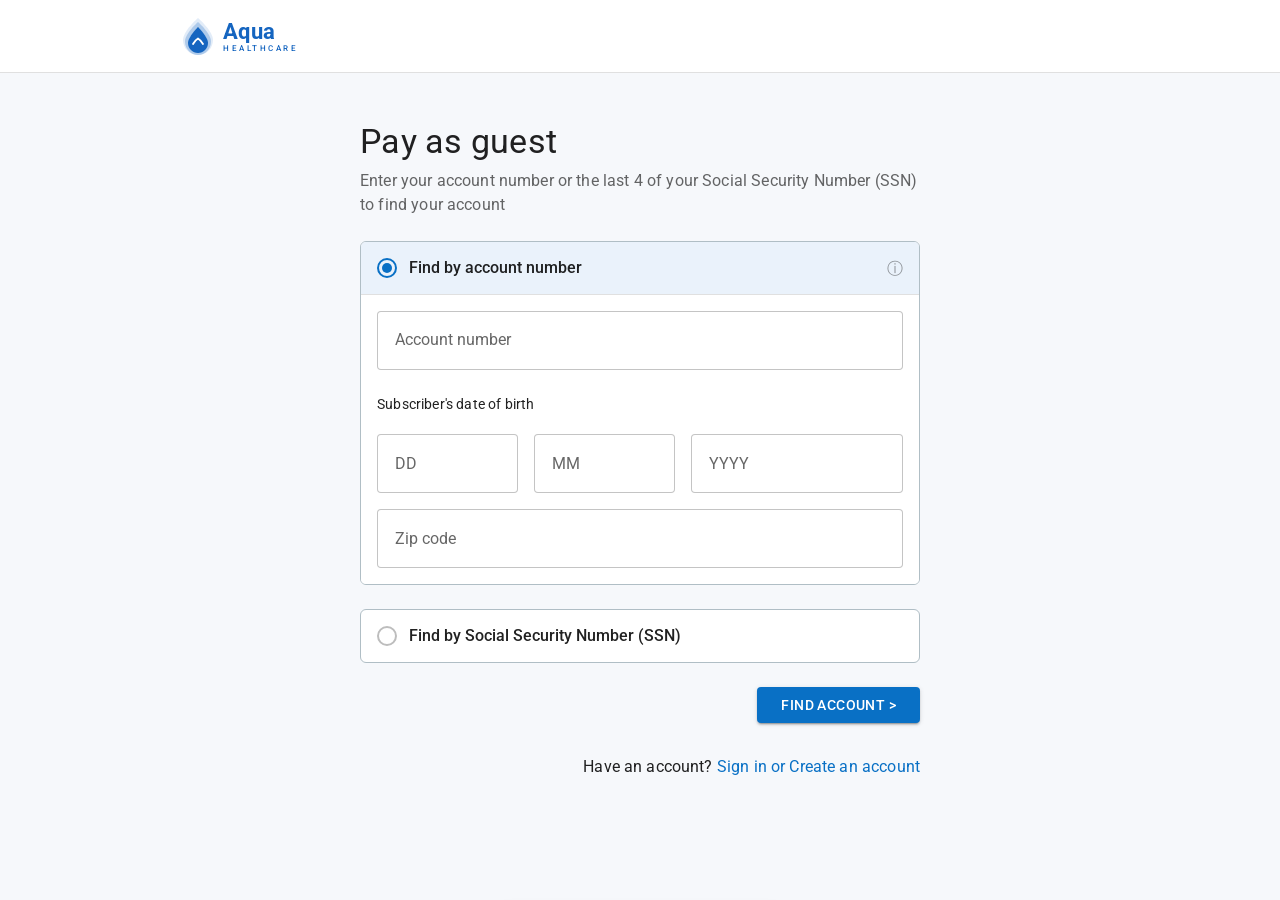
==== commit e1dee338: "v3 v2" ====
--- a/aqua-prototype.html
+++ b/aqua-prototype.html
@@ -179,17 +179,17 @@
         <div class="frow">
           <div class="mf" style="flex:1;">
             <input type="text" id="f-dob-day" placeholder=" " maxlength="2" inputmode="numeric" />
-            <label>Day</label>
+            <label>DD</label>
             <div class="ferr" id="err-f-dob-day">Required.</div>
           </div>
           <div class="mf" style="flex:1;">
             <input type="text" id="f-dob-month" placeholder=" " maxlength="2" inputmode="numeric" />
-            <label>Month</label>
+            <label>MM</label>
             <div class="ferr" id="err-f-dob-month">Required.</div>
           </div>
           <div class="mf" style="flex:1.5;">
             <input type="text" id="f-dob-year" placeholder=" " maxlength="4" inputmode="numeric" />
-            <label>Year</label>
+            <label>YYYY</label>
             <div class="ferr" id="err-f-dob-year">Required.</div>
           </div>
         </div>
@@ -201,7 +201,27 @@
       <div class="radio-row-header"><div class="r-circle"><div class="r-dot"></div></div><span class="r-label">Find by Social Security Number (SSN)</span></div>
       <div class="radio-expanded" id="find-ssn-fields">
         <div class="mf"><input type="text" id="f-ssn" placeholder=" " maxlength="4" /><label>Last 4 of Social Security Number</label><div class="ferr" id="err-f-ssn">SSN is required.</div></div>
-        <div class="mf"><input type="text" id="f-ssn-dob" placeholder=" " /><label>Date of birth</label><div class="ferr" id="err-f-ssn-dob">Date of birth is required.</div></div>
+
+        <!-- Subscriber's date of birth -->
+        <p style="font-size:14px;font-weight:400;line-height:1.43;letter-spacing:0.17px;color:rgba(0,0,0,0.87);margin:8px 0 4px 0;">Subscriber's date of birth</p>
+        <div class="frow">
+          <div class="mf" style="flex:1;">
+            <input type="text" id="f-ssn-dob-day" placeholder=" " maxlength="2" inputmode="numeric" />
+            <label>DD</label>
+            <div class="ferr" id="err-f-ssn-dob-day">Required.</div>
+          </div>
+          <div class="mf" style="flex:1;">
+            <input type="text" id="f-ssn-dob-month" placeholder=" " maxlength="2" inputmode="numeric" />
+            <label>MM</label>
+            <div class="ferr" id="err-f-ssn-dob-month">Required.</div>
+          </div>
+          <div class="mf" style="flex:1.5;">
+            <input type="text" id="f-ssn-dob-year" placeholder=" " maxlength="4" inputmode="numeric" />
+            <label>YYYY</label>
+            <div class="ferr" id="err-f-ssn-dob-year">Required.</div>
+          </div>
+        </div>
+
         <div class="mf"><input type="text" id="f-ssn-zip" placeholder=" " maxlength="5" /><label>Zip code</label><div class="ferr" id="err-f-ssn-zip">Zip code is required.</div></div>
       </div>
     </div>
@@ -360,147 +380,144 @@
 
     <!-- CARD 1 — Payment confirmation -->
     <div style="background:#fff;border:1px solid #b0bec5;border-radius:6px;overflow:hidden;border-top:8px solid #388e3c;">
-      <div style="padding:32px;">
-
-        <!-- Header: check + title + conf + date -->
-        <div style="text-align:center;display:flex;flex-direction:column;align-items:center;gap:8px;margin-bottom:32px;">
-          <div style="width:46px;height:46px;background:#388e3c;border-radius:50%;display:flex;align-items:center;justify-content:center;flex-shrink:0;">
-            <svg width="26" height="26" viewBox="0 0 24 24" fill="white"><path d="M9 16.17L4.83 12l-1.42 1.41L9 19 21 7l-1.41-1.41z"/></svg>
-          </div>
-          <p style="font-size:24px;font-weight:400;line-height:1.333;letter-spacing:0.25px;color:rgba(0,0,0,0.87);margin:0;">Payment Successful</p>
-          <p style="font-size:16px;font-weight:400;line-height:1.5;letter-spacing:0.15px;color:rgba(0,0,0,0.87);margin:0;">Confirmation <strong id="suc-conf-num"># PMF-3928-2938</strong></p>
-          <p style="font-size:16px;font-weight:400;line-height:1.5;letter-spacing:0.15px;color:rgba(0,0,0,0.6);margin:0;" id="suc-date">April 2, 2026 at 2:34PM</p>
-        </div>
-
-        <!-- TOTAL row -->
-        <hr style="border:none;border-top:1px solid rgba(0,0,0,0.12);margin:0 0 24px 0;" />
-        <div style="display:flex;justify-content:space-between;align-items:center;margin-bottom:16px;">
-          <span style="font-size:12px;font-weight:400;letter-spacing:1px;text-transform:uppercase;color:#323a41;line-height:2.66;">TOTAL</span>
-          <span style="font-size:34px;font-weight:700;letter-spacing:0.25px;color:rgba(0,0,0,0.87);line-height:1.235;" id="suc-amt">$100.00</span>
-        </div>
-        <hr style="border:none;border-top:1px solid rgba(0,0,0,0.12);margin:0 0 16px 0;" />
+      <div style="padding:24px 32px;display:flex;flex-direction:column;gap:20px;">
+
+        <!-- Card header: check + heading/date LEFT, amount/label RIGHT -->
+        <div style="display:flex;justify-content:space-between;align-items:flex-start;gap:16px;">
+          <div style="display:flex;align-items:flex-start;gap:12px;">
+            <div class="check-circle" style="flex-shrink:0;margin-top:2px;"><svg viewBox="0 0 24 24" fill="white"><path d="M9 16.17L4.83 12l-1.42 1.41L9 19 21 7l-1.41-1.41z"/></svg></div>
+            <div>
+              <p style="font-size:24px;font-weight:400;line-height:1.333;color:rgba(0,0,0,0.87);margin:0 0 2px 0;">Payment successful</p>
+              <p style="font-size:14px;font-weight:400;line-height:1.43;color:rgba(0,0,0,0.6);margin:0;" id="suc-date">April 2, 2026 at 2:34PM</p>
+            </div>
+          </div>
+          <div style="text-align:right;flex-shrink:0;">
+            <p style="font-size:34px;font-weight:700;letter-spacing:0.25px;color:rgba(0,0,0,0.87);line-height:1.235;margin:0;" id="suc-amt">$100.00</p>
+            <p style="font-size:12px;font-weight:400;letter-spacing:1px;text-transform:uppercase;color:rgba(0,0,0,0.6);margin:0;">TOTAL</p>
+          </div>
+        </div>
 
         <!-- Detail rows -->
-        <div style="display:flex;justify-content:space-between;align-items:center;padding:4px 0;">
-          <span style="font-size:12px;color:#323a41;letter-spacing:0.15px;">Subscriber</span>
-          <span style="font-size:14px;color:rgba(0,0,0,0.87);letter-spacing:0.17px;" id="suc-sub">Lily Allen</span>
-        </div>
-        <div style="display:flex;justify-content:space-between;align-items:center;padding:4px 0;">
-          <span style="font-size:12px;color:#323a41;letter-spacing:0.15px;">Account Number</span>
-          <span style="font-size:14px;color:rgba(0,0,0,0.87);letter-spacing:0.17px;" id="suc-acct">192829918</span>
-        </div>
-        <div style="display:flex;justify-content:space-between;align-items:center;padding:4px 0;">
-          <span style="font-size:12px;color:#323a41;letter-spacing:0.15px;">Payment method</span>
-          <span style="font-size:14px;color:rgba(0,0,0,0.87);letter-spacing:0.17px;" id="suc-method">Checking ********7890</span>
-        </div>
-
-        <!-- Email receipt section -->
-        <hr style="border:none;border-top:1px solid rgba(0,0,0,0.12);margin:24px 0;" />
-        <div style="display:flex;flex-direction:column;gap:16px;">
+        <div>
+          <hr style="border:none;border-top:1px solid rgba(0,0,0,0.12);margin:0 0 12px 0;" />
+        <div style="display:flex;justify-content:space-between;align-items:center;padding:4px 0;"><span style="font-size:12px;color:rgba(0,0,0,0.6);letter-spacing:0.15px;">Confirmation</span><span style="font-size:14px;color:rgba(0,0,0,0.87);letter-spacing:0.17px;" id="suc-conf-num">PMF-3891-2038</span></div>
+        <div style="display:flex;justify-content:space-between;align-items:center;padding:4px 0;"><span style="font-size:12px;color:rgba(0,0,0,0.6);letter-spacing:0.15px;">Subscriber</span><span style="font-size:14px;color:rgba(0,0,0,0.87);letter-spacing:0.17px;" id="suc-sub">Lily Allen</span></div>
+        <div style="display:flex;justify-content:space-between;align-items:center;padding:4px 0;"><span style="font-size:12px;color:rgba(0,0,0,0.6);letter-spacing:0.15px;">Account Number</span><span style="font-size:14px;color:rgba(0,0,0,0.87);letter-spacing:0.17px;" id="suc-acct">192829918</span></div>
+        <div style="display:flex;justify-content:space-between;align-items:center;padding:4px 0;"><span style="font-size:12px;color:rgba(0,0,0,0.6);letter-spacing:0.15px;">Payment method</span><span style="font-size:14px;color:rgba(0,0,0,0.87);letter-spacing:0.17px;" id="suc-method">Checking &#8226;&#8226;&#8226;&#8226;&#8226;&#8226;&#8226;&#8226;7890</span></div>
+        </div>
+
+        <!-- Email receipt: bold heading + sub + input/button row -->
+        <div style="display:flex;flex-direction:column;gap:10px;">
           <div>
-            <p style="font-size:20px;font-weight:500;line-height:1.6;letter-spacing:0.15px;color:rgba(0,0,0,0.87);margin:0 0 4px 0;">Email your receipt</p>
-            <p style="font-size:14px;font-weight:400;line-height:1.43;letter-spacing:0.17px;color:rgba(0,0,0,0.6);margin:0;">We'll send your payment confirmation to your inbox.</p>
-          </div>
-          <div class="mf">
-            <input type="email" id="receipt-email" placeholder=" " />
-            <label>Enter email</label>
-            <div class="ferr" id="err-receipt">A valid email is required.</div>
-          </div>
-          <button onclick="sendReceipt()" style="width:100%;height:36px;background:transparent;border:1px solid #0970c5;border-radius:4px;color:#0970c5;font-family:var(--font);font-size:14px;font-weight:500;letter-spacing:0.4px;text-transform:uppercase;cursor:pointer;">
-            SEND RECEIPT
-          </button>
-        </div>
-
-      </div>
-    </div>
-
-    <!-- CARD 2 — Complete AutoPay Setup (bank users only) -->
-    <div id="suc-autopay-card" style="display:none;background:#fff;border:1px solid #b0bec5;border-radius:6px;overflow:hidden;">
-      <div style="padding:32px;">
-
-        <!-- Centered header -->
-        <div style="text-align:center;margin-bottom:32px;">
-          <p style="font-size:24px;font-weight:400;line-height:1.333;letter-spacing:0.25px;color:rgba(0,0,0,0.87);margin:0 0 8px 0;">Complete AutoPay Setup</p>
-          <p style="font-size:16px;font-weight:400;line-height:1.5;letter-spacing:0.15px;color:rgba(0,0,0,0.87);margin:0;">Have your payment withdrawn automatically each month</p>
-        </div>
-
-        <!-- Summary heading -->
-        <p style="font-size:20px;font-weight:700;line-height:1.6;letter-spacing:0.15px;color:rgba(0,0,0,0.87);margin:0 0 16px 0;">Summary</p>
-
-        <!-- Summary rows -->
-        <div style="display:flex;justify-content:space-between;align-items:center;padding:8px 0;border-bottom:1px solid rgba(0,0,0,0.12);">
-          <span style="font-size:12px;color:rgba(0,0,0,0.6);letter-spacing:0.15px;">Estimated monthly premium</span>
-          <span style="display:flex;align-items:center;gap:6px;font-size:20px;font-weight:700;color:rgba(0,0,0,0.87);" id="ap-sum-premium">$127.50
-            <span style="position:relative;display:inline-flex;align-items:center;">
-              <span class="material-icons" style="font-size:18px;color:#0970c5;cursor:default;"
-                data-tooltip="Amount may vary if your plan changes or a partial payment is made. You'll be notified of any updates."
-                onmouseenter="showHoverTooltip(event,this.dataset.tooltip)"
-                onmouseleave="hideHoverTooltip()"
-                onmousemove="moveHoverTooltip(event)">help_outline</span>
+            <p style="font-size:14px;font-weight:700;line-height:1.43;color:rgba(0,0,0,0.87);margin:0 0 2px 0;">Email your receipt</p>
+            <p style="font-size:14px;font-weight:400;line-height:1.43;color:rgba(0,0,0,0.6);margin:0;">We&#39;ll send your payment confirmation to your inbox.</p>
+          </div>
+          <div style="display:flex;gap:12px;align-items:flex-start;">
+            <div class="mf" style="flex:1;margin:0;">
+              <input type="email" id="receipt-email" placeholder=" " />
+              <label>Enter email</label>
+              <div class="ferr" id="err-receipt">A valid email is required.</div>
+            </div>
+            <button onclick="sendReceipt()" style="height:56px;padding:0 16px;background:transparent;border:1px solid #0970c5;border-radius:4px;color:#0970c5;font-family:var(--font);font-size:14px;font-weight:500;letter-spacing:0.4px;text-transform:uppercase;cursor:pointer;white-space:nowrap;flex-shrink:0;">
+              SEND RECEIPT
+            </button>
+          </div>
+        </div>
+
+      </div>
+    </div>
+
+    <!-- CARD 2 — Complete AutoPay Setup (bank + wantsAutopay only) -->
+    <div id="suc-autopay-card" style="display:none;background:#fff;border:1px solid #b0bec5;border-radius:6px;overflow:hidden;border-top:8px solid #0970c5;">
+      <div style="padding:24px 32px;display:flex;flex-direction:column;gap:20px;">
+
+        <!-- Header: no check circle -->
+        <div>
+          <p style="font-size:24px;font-weight:400;line-height:1.333;color:rgba(0,0,0,0.87);margin:0 0 4px 0;">Complete AutoPay Setup</p>
+          <p style="font-size:14px;font-weight:400;line-height:1.43;color:rgba(0,0,0,0.6);margin:0;">Have your payment withdrawn automatically each month.</p>
+        </div>
+
+        <!-- Summary rows with dividers between each -->
+        <div>
+          <div style="display:flex;justify-content:space-between;align-items:center;padding:12px 0;border-bottom:1px solid rgba(0,0,0,0.12);">
+            <span style="font-size:12px;color:rgba(0,0,0,0.6);letter-spacing:0.15px;">Estimated monthly premium</span>
+            <span style="display:flex;align-items:center;gap:6px;font-size:20px;font-weight:700;color:rgba(0,0,0,0.87);" id="ap-sum-premium">$127.50
+              <span style="position:relative;display:inline-flex;align-items:center;">
+                <span class="material-icons" style="font-size:18px;color:#0970c5;cursor:default;"
+                  data-tooltip="Amount may vary if your plan changes or a partial payment is made. You&#39;ll be notified of any updates."
+                  onmouseenter="showHoverTooltip(event,this.dataset.tooltip)"
+                  onmouseleave="hideHoverTooltip()"
+                  onmousemove="moveHoverTooltip(event)">help_outline</span>
+              </span>
             </span>
-          </span>
-        </div>
-        <div style="display:flex;justify-content:space-between;align-items:center;padding:8px 0;border-bottom:1px solid rgba(0,0,0,0.12);">
-          <span style="font-size:12px;color:rgba(0,0,0,0.6);letter-spacing:0.15px;">Pay to</span>
-          <span style="font-size:20px;font-weight:400;color:rgba(0,0,0,0.87);">Avera</span>
-        </div>
-        <div style="display:flex;justify-content:space-between;align-items:center;padding:8px 0;border-bottom:1px solid rgba(0,0,0,0.12);">
-          <span style="font-size:12px;color:rgba(0,0,0,0.6);letter-spacing:0.15px;">Payment method</span>
-          <span style="font-size:16px;font-weight:700;color:rgba(0,0,0,0.87);" id="ap-sum-method">Checking ********7890</span>
-        </div>
-        <div style="display:flex;justify-content:space-between;align-items:center;padding:8px 0;border-bottom:1px solid rgba(0,0,0,0.12);">
-          <span style="font-size:12px;color:rgba(0,0,0,0.6);letter-spacing:0.15px;">Payment date</span>
-          <span style="font-size:16px;font-weight:700;color:rgba(0,0,0,0.87);" id="ap-sum-paydate">—</span>
-        </div>
-        <div style="display:flex;justify-content:space-between;align-items:center;padding:8px 0;margin-bottom:24px;">
-          <span style="font-size:12px;color:rgba(0,0,0,0.6);letter-spacing:0.15px;">First scheduled payment</span>
-          <span style="font-size:16px;font-weight:700;color:rgba(0,0,0,0.87);" id="ap-sum-firstpay">—</span>
+          </div>
+          <div style="display:flex;justify-content:space-between;align-items:center;padding:12px 0;border-bottom:1px solid rgba(0,0,0,0.12);">
+            <span style="font-size:12px;color:rgba(0,0,0,0.6);letter-spacing:0.15px;">Pay to</span>
+            <span style="font-size:20px;font-weight:700;color:rgba(0,0,0,0.87);">Aqua Health</span>
+          </div>
+          <div style="display:flex;justify-content:space-between;align-items:center;padding:12px 0;border-bottom:1px solid rgba(0,0,0,0.12);">
+            <span style="font-size:12px;color:rgba(0,0,0,0.6);letter-spacing:0.15px;">Payment method</span>
+            <span style="font-size:20px;font-weight:700;color:rgba(0,0,0,0.87);" id="ap-sum-method">Checking &#8226;&#8226;&#8226;&#8226;&#8226;&#8226;&#8226;&#8226;7890</span>
+          </div>
+          <div style="display:flex;justify-content:space-between;align-items:center;padding:12px 0;border-bottom:1px solid rgba(0,0,0,0.12);">
+            <span style="font-size:12px;color:rgba(0,0,0,0.6);letter-spacing:0.15px;">Payment date</span>
+            <span style="font-size:20px;font-weight:700;color:rgba(0,0,0,0.87);" id="ap-sum-paydate">&#8212;</span>
+          </div>
+          <div style="display:flex;justify-content:space-between;align-items:center;padding:12px 0;">
+            <span style="font-size:12px;color:rgba(0,0,0,0.6);letter-spacing:0.15px;">First scheduled payment</span>
+            <span style="font-size:20px;font-weight:700;color:rgba(0,0,0,0.87);" id="ap-sum-firstpay">&#8212;</span>
+          </div>
         </div>
 
         <!-- Payment Date dropdown -->
-        <div class="mf sel-wrap" style="margin-bottom:16px;">
-          <select id="ap-pay-day" onchange="updateFirstPayDate()">
-            <option value="" disabled selected>Select day</option>
-          </select>
+        <div class="mf sel-wrap">
+          <select id="ap-pay-day" onchange="updateFirstPayDate()"><option value="" disabled selected>Select day</option></select>
           <label>Payment Date</label>
           <div class="ferr" id="err-ap-pay-day">Please select a payment date.</div>
         </div>
 
         <!-- Email optional -->
-        <div class="mf" style="margin-bottom:16px;">
+        <div class="mf">
           <input type="email" id="ap-email" placeholder=" " />
           <label>Email (optional)</label>
         </div>
 
-        <!-- ACH checkbox + legal -->
-        <div style="display:flex;align-items:flex-start;gap:10px;margin-bottom:24px;">
+        <!-- Checkbox + legal -->
+        <div style="display:flex;align-items:flex-start;gap:10px;">
           <input type="checkbox" id="ap-auth-check" style="margin-top:3px;flex-shrink:0;width:16px;height:16px;accent-color:#0970c5;cursor:pointer;" />
-          <label for="ap-auth-check" style="font-size:12px;color:rgba(0,0,0,0.6);line-height:1.5;letter-spacing:0.4px;cursor:pointer;">
-          I agree to the autopay draft date and amount. Payment will be automatically withdrawn from your account on the scheduled date. You can cancel anytime.
+          <label for="ap-auth-check" style="font-size:12px;color:rgba(0,0,0,0.6);line-height:1.5;cursor:pointer;">
+            I agree to the autopay draft date and amount. Payment will be automatically withdrawn from your account on the scheduled date. You can cancel anytime.
           </label>
         </div>
 
-        <!-- SETUP AUTOPAY button -->
-        <button onclick="confirmAutopay()" style="width:100%;height:36px;background:#0970c5;border:none;border-radius:4px;color:#fff;font-family:var(--font);font-size:14px;font-weight:500;letter-spacing:0.4px;text-transform:uppercase;cursor:pointer;box-shadow:0px 1px 5px rgba(0,0,0,0.12),0px 2px 2px rgba(0,0,0,0.14),0px 3px 1px -2px rgba(0,0,0,0.20);display:flex;align-items:center;justify-content:center;gap:6px;">
+        <!-- SETUP AUTOPAY -->
+        <button onclick="confirmAutopay()" style="width:100%;height:44px;background:#0970c5;border:none;border-radius:4px;color:#fff;font-family:var(--font);font-size:14px;font-weight:500;letter-spacing:0.4px;text-transform:uppercase;cursor:pointer;box-shadow:0px 1px 5px rgba(0,0,0,0.12),0px 2px 2px rgba(0,0,0,0.14),0px 3px 1px -2px rgba(0,0,0,0.20);display:flex;align-items:center;justify-content:center;gap:6px;">
           SETUP AUTOPAY <span class="material-icons" style="font-size:16px;">chevron_right</span>
         </button>
 
       </div>
     </div>
 
-    <!-- CARD 3 — Next steps -->
-    <div style="background:#fff;border:1px solid #b0bec5;border-radius:6px;overflow:hidden;" id="suc-next-card">
-      <div style="padding:20px 32px 0 32px;">
-        <p style="font-size:12px;font-weight:400;letter-spacing:1px;text-transform:uppercase;line-height:2.66;color:rgba(0,0,0,0.87);">NEXT STEPS</p>
-      </div>
-      <div style="padding:16px 32px 24px 32px;">
-        <p style="font-size:20px;font-weight:500;line-height:1.6;letter-spacing:0.15px;color:rgba(0,0,0,0.87);margin:0 0 4px 0;">Create an account</p>
-        <p style="font-size:14px;font-weight:400;line-height:1.43;letter-spacing:0.17px;color:rgba(0,0,0,0.6);margin:0 0 14px 0;" id="suc-next-body">Save your info to pay faster, manage invoices, and go paperless.</p>
-        <div class="acct-tooltip-wrap">
-          <div class="acct-tooltip" id="tooltip-suc">When the member clicks on this button, they will be re-directed to the provider's login screen.</div>
-          <button onclick="showTooltip('tooltip-suc', event)" style="width:100%;height:36px;background:transparent;border:1px solid #0970c5;border-radius:4px;color:#0970c5;font-family:var(--font);font-size:14px;font-weight:500;letter-spacing:0.4px;text-transform:uppercase;cursor:pointer;">
-            CREATE AN ACCOUNT
-          </button>
+    <!-- CARD 3 — Create an account -->
+    <div style="background:#fff;border:1px solid #b0bec5;border-radius:6px;overflow:hidden;">
+      <div style="padding:24px 32px;display:flex;flex-direction:column;gap:16px;">
+        <div>
+          <p style="font-size:24px;font-weight:400;line-height:1.333;color:rgba(0,0,0,0.87);margin:0 0 6px 0;">Create an account</p>
+          <p style="font-size:14px;font-weight:400;line-height:1.43;color:rgba(0,0,0,0.6);margin:0;" id="suc-next-body">Sign in to manage AutoPay, download invoices, and sign up for paperless billing.</p>
+        </div>
+        <div style="display:flex;flex-direction:column;gap:8px;">
+          <div class="acct-tooltip-wrap">
+            <div class="acct-tooltip" id="tooltip-suc">When the member clicks on this button, they will be re-directed to the provider&#39;s login screen.</div>
+            <button onclick="showTooltip('tooltip-suc', event)" style="width:100%;height:44px;background:#0970c5;border:none;border-radius:4px;color:#fff;font-family:var(--font);font-size:14px;font-weight:500;letter-spacing:0.4px;text-transform:uppercase;cursor:pointer;box-shadow:0px 1px 5px rgba(0,0,0,0.12),0px 2px 2px rgba(0,0,0,0.14),0px 3px 1px -2px rgba(0,0,0,0.20);">
+              CREATE AN ACCOUNT
+            </button>
+          </div>
+          <div class="acct-tooltip-wrap">
+            <div class="acct-tooltip" id="tooltip-signin-suc">When the member clicks on this button, they will be re-directed to the provider&#39;s login screen.</div>
+            <button onclick="showTooltip('tooltip-signin-suc', event)" style="width:100%;height:44px;background:transparent;border:1px solid #0970c5;border-radius:4px;color:#0970c5;font-family:var(--font);font-size:14px;font-weight:500;letter-spacing:0.4px;text-transform:uppercase;cursor:pointer;">
+              SIGN IN
+            </button>
+          </div>
         </div>
       </div>
     </div>
@@ -512,30 +529,66 @@
 <div class="screen" id="s-enrolled">
   <div class="col">
 
-    <!-- CARD 1 — Payment successful -->
+    <!-- CARD 1 — Payment successful (collapsible) -->
     <div style="background:#fff;border:1px solid #b0bec5;border-radius:6px;overflow:hidden;border-top:8px solid #388e3c;">
-      <div style="padding:32px;display:flex;flex-direction:column;gap:32px;">
-
-        <!-- Header -->
-        <div style="text-align:center;display:flex;flex-direction:column;align-items:center;gap:8px;">
-          <div style="width:46px;height:47px;background:#388e3c;border-radius:50%;display:flex;align-items:center;justify-content:center;">
-            <svg width="26" height="26" viewBox="0 0 24 24" fill="white"><path d="M9 16.17L4.83 12l-1.42 1.41L9 19 21 7l-1.41-1.41z"/></svg>
-          </div>
-          <p style="font-size:24px;font-weight:400;line-height:1.333;letter-spacing:0;color:rgba(0,0,0,0.87);margin:0;">Payment successful</p>
-          <p style="font-size:16px;font-weight:400;line-height:1.5;letter-spacing:0.15px;color:rgba(0,0,0,0.87);margin:0;">Confirmation <strong id="enr-conf-num"># PMF-3928-2938</strong></p>
-          <p style="font-size:16px;font-weight:400;line-height:1.5;letter-spacing:0.15px;color:rgba(0,0,0,0.6);margin:0;" id="enr-date">April 2, 2026 at 2:34PM</p>
-        </div>
-
-        <!-- Payment total inner block -->
-        <div style="border:1px solid #b0bec5;border-radius:6px;padding:20px;">
-          <div style="display:flex;justify-content:space-between;align-items:center;margin-bottom:14px;">
-            <span style="font-size:12px;font-weight:400;letter-spacing:1px;text-transform:uppercase;color:#323a41;line-height:2.66;">TOTAL</span>
-            <span style="font-size:34px;font-weight:700;letter-spacing:0.25px;color:rgba(0,0,0,0.87);line-height:1.235;" id="enr-amt">$100.00</span>
-          </div>
-          <hr style="border:none;border-top:1px solid rgba(0,0,0,0.12);margin:0 0 12px 0;" />
-          <div style="display:flex;justify-content:space-between;padding:3px 0;"><span style="font-size:12px;color:#323a41;letter-spacing:0.15px;line-height:12px;">Subscriber</span><span style="font-size:14px;color:rgba(0,0,0,0.87);letter-spacing:0.17px;line-height:1.43;" id="enr-sub">Lily Allen</span></div>
-          <div style="display:flex;justify-content:space-between;padding:3px 0;"><span style="font-size:12px;color:#323a41;letter-spacing:0.15px;line-height:12px;">Account Number</span><span style="font-size:14px;color:rgba(0,0,0,0.87);letter-spacing:0.17px;line-height:1.43;" id="enr-acct">192829918</span></div>
-          <div style="display:flex;justify-content:space-between;padding:3px 0;"><span style="font-size:12px;color:#323a41;letter-spacing:0.15px;line-height:12px;">Payment method</span><span style="font-size:14px;color:rgba(0,0,0,0.87);letter-spacing:0.17px;line-height:1.43;" id="enr-method">Checking ********7890</span></div>
+      <div style="padding:24px 32px;">
+
+        <!-- Always-visible summary — exact same styling as s-success Card 1 -->
+        <div style="display:flex;justify-content:space-between;align-items:flex-start;gap:16px;">
+          <div style="display:flex;align-items:flex-start;gap:12px;">
+            <div class="check-circle" style="flex-shrink:0;margin-top:2px;"><svg viewBox="0 0 24 24" fill="white"><path d="M9 16.17L4.83 12l-1.42 1.41L9 19 21 7l-1.41-1.41z"/></svg></div>
+            <div>
+              <p style="font-size:24px;font-weight:400;line-height:1.333;color:rgba(0,0,0,0.87);margin:0 0 2px 0;">Payment successful</p>
+              <p style="font-size:14px;font-weight:400;line-height:1.43;color:rgba(0,0,0,0.6);margin:0;" id="enr-date">April 2, 2026 at 2:34PM</p>
+            </div>
+          </div>
+          <div style="text-align:right;flex-shrink:0;">
+            <p style="font-size:34px;font-weight:700;letter-spacing:0.25px;color:rgba(0,0,0,0.87);line-height:1.235;margin:0;" id="enr-amt">$100.00</p>
+            <p style="font-size:12px;font-weight:400;letter-spacing:1px;text-transform:uppercase;color:rgba(0,0,0,0.6);margin:0;">TOTAL</p>
+          </div>
+        </div>
+
+        <!-- Divider -->
+        <hr style="border:none;border-top:1px solid rgba(0,0,0,0.12);margin:16px 0 0 0;" />
+
+        <!-- View/Hide details toggle row -->
+        <button onclick="(function(){
+          var d=document.getElementById('enr-card1-details');
+          var l=document.getElementById('enr-toggle-label');
+          var i=document.getElementById('enr-toggle-icon');
+          var expanded = d.style.display!=='none';
+          d.style.display = expanded ? 'none' : 'block';
+          l.textContent = expanded ? 'View details' : 'Hide details';
+          i.textContent = expanded ? 'expand_more' : 'expand_less';
+        })()" style="width:100%;display:flex;justify-content:space-between;align-items:center;background:none;border:none;padding:12px 0 0 0;cursor:pointer;font-family:var(--font);">
+          <span id="enr-toggle-label" style="font-size:14px;font-weight:400;color:#0970c5;">View details</span>
+          <span id="enr-toggle-icon" class="material-icons" style="font-size:20px;color:rgba(0,0,0,0.54);">expand_more</span>
+        </button>
+
+        <!-- Expandable detail content — hidden by default -->
+        <div id="enr-card1-details" style="display:none;">
+          <hr style="border:none;border-top:1px solid rgba(0,0,0,0.12);margin:12px 0;" />
+          <div style="display:flex;justify-content:space-between;padding:3px 0;"><span style="font-size:12px;color:rgba(0,0,0,0.6);letter-spacing:0.15px;">Confirmation</span><span style="font-size:14px;color:rgba(0,0,0,0.87);letter-spacing:0.17px;" id="enr-conf-num">PMF-3928-2938</span></div>
+          <div style="display:flex;justify-content:space-between;padding:3px 0;"><span style="font-size:12px;color:rgba(0,0,0,0.6);letter-spacing:0.15px;">Subscriber</span><span style="font-size:14px;color:rgba(0,0,0,0.87);letter-spacing:0.17px;" id="enr-sub">Lily Allen</span></div>
+          <div style="display:flex;justify-content:space-between;padding:3px 0;"><span style="font-size:12px;color:rgba(0,0,0,0.6);letter-spacing:0.15px;">Account</span><span style="font-size:14px;color:rgba(0,0,0,0.87);letter-spacing:0.17px;" id="enr-acct">192829918</span></div>
+          <div style="display:flex;justify-content:space-between;padding:3px 0;align-items:center;"><span style="font-size:12px;color:rgba(0,0,0,0.6);letter-spacing:0.15px;">Payment</span><span style="font-size:14px;color:rgba(0,0,0,0.87);letter-spacing:0.17px;display:flex;align-items:center;gap:6px;"><span class="material-icons" style="font-size:16px;color:rgba(0,0,0,0.4);">credit_card</span><span id="enr-method">Checking ···7890</span></span></div>
+
+          <!-- Email receipt -->
+          <div style="margin-top:16px;display:flex;flex-direction:column;gap:10px;">
+            <div>
+              <p style="font-size:14px;font-weight:700;line-height:1.43;color:rgba(0,0,0,0.87);margin:0 0 2px 0;">Email your receipt</p>
+              <p style="font-size:14px;font-weight:400;line-height:1.43;color:rgba(0,0,0,0.6);margin:0;">We'll send your payment confirmation to your inbox.</p>
+            </div>
+            <div style="display:flex;gap:12px;align-items:flex-start;">
+              <div class="mf" style="flex:1;margin:0;">
+                <input type="email" id="enr-receipt-email" placeholder=" " />
+                <label>Enter email</label>
+              </div>
+              <button onclick="sendReceipt()" style="height:56px;padding:0 16px;background:transparent;border:1px solid #0970c5;border-radius:4px;color:#0970c5;font-family:var(--font);font-size:14px;font-weight:500;letter-spacing:0.4px;text-transform:uppercase;cursor:pointer;white-space:nowrap;flex-shrink:0;">
+                SEND RECEIPT
+              </button>
+            </div>
+          </div>
         </div>
 
       </div>
@@ -543,51 +596,56 @@
 
     <!-- CARD 2 — Enrolled in AutoPay -->
     <div style="background:#fff;border:1px solid #b0bec5;border-radius:6px;overflow:hidden;border-top:8px solid #388e3c;">
-      <div style="padding:32px;display:flex;flex-direction:column;gap:32px;">
-
-        <!-- Header -->
-        <div style="text-align:center;display:flex;flex-direction:column;align-items:center;gap:8px;">
-          <div style="width:46px;height:47px;background:#388e3c;border-radius:50%;display:flex;align-items:center;justify-content:center;">
-            <svg width="26" height="26" viewBox="0 0 24 24" fill="white"><path d="M9 16.17L4.83 12l-1.42 1.41L9 19 21 7l-1.41-1.41z"/></svg>
-          </div>
-          <p style="font-size:24px;font-weight:400;line-height:1.333;letter-spacing:0;color:rgba(0,0,0,0.87);margin:0;">Enrolled in AutoPay</p>
-        </div>
-
-        <!-- AutoPay summary inner block -->
-        <div style="border:1px solid #b0bec5;border-radius:6px;padding:20px;">
-          <div style="display:flex;justify-content:space-between;align-items:center;margin-bottom:14px;">
-            <span style="font-size:12px;font-weight:400;letter-spacing:1px;text-transform:uppercase;color:#323a41;line-height:2.66;">ESTIMATED MONTHLY PAYMENT</span>
-            <span style="font-size:34px;font-weight:700;letter-spacing:0.25px;color:rgba(0,0,0,0.87);line-height:1.235;">$127.50</span>
-          </div>
+      <div style="padding:24px 32px;display:flex;flex-direction:column;gap:20px;">
+
+        <!-- Card header: check + heading/date LEFT, amount/label RIGHT -->
+        <div style="display:flex;justify-content:space-between;align-items:flex-start;gap:16px;">
+          <div style="display:flex;align-items:flex-start;gap:12px;">
+            <div class="check-circle" style="flex-shrink:0;margin-top:2px;"><svg viewBox="0 0 24 24" fill="white"><path d="M9 16.17L4.83 12l-1.42 1.41L9 19 21 7l-1.41-1.41z"/></svg></div>
+            <div>
+              <p style="font-size:24px;font-weight:400;line-height:1.333;color:rgba(0,0,0,0.87);margin:0 0 2px 0;">Enrolled in AutoPay</p>
+              <p style="font-size:14px;font-weight:400;line-height:1.43;color:rgba(0,0,0,0.6);margin:0;" id="enr-date2">April 2, 2026 at 2:34PM</p>
+            </div>
+          </div>
+          <div style="text-align:right;flex-shrink:0;">
+            <p style="font-size:34px;font-weight:700;letter-spacing:0.25px;color:rgba(0,0,0,0.87);line-height:1.235;margin:0;" id="enr-amt-ap">127.50</p>
+            <p style="font-size:12px;font-weight:400;letter-spacing:1px;text-transform:uppercase;color:rgba(0,0,0,0.6);margin:0;">ESTIMATED MONTHLY TOTAL</p>
+          </div>
+        </div>
+
+        <!-- Detail rows -->
+        <div>
           <hr style="border:none;border-top:1px solid rgba(0,0,0,0.12);margin:0 0 12px 0;" />
-          <div style="display:flex;justify-content:space-between;padding:3px 0;"><span style="font-size:12px;color:#323a41;letter-spacing:0.15px;line-height:12px;">Pay to</span><span style="font-size:14px;color:rgba(0,0,0,0.87);letter-spacing:0.17px;line-height:1.43;">Aqua Healthcare</span></div>
-          <div style="display:flex;justify-content:space-between;padding:3px 0;"><span style="font-size:12px;color:#323a41;letter-spacing:0.15px;line-height:12px;">Payment method</span><span style="font-size:14px;color:rgba(0,0,0,0.87);letter-spacing:0.17px;line-height:1.43;" id="enr-ap-method">Checking ****4242</span></div>
-          <div style="display:flex;justify-content:space-between;padding:3px 0;"><span style="font-size:12px;color:#323a41;letter-spacing:0.15px;line-height:12px;">Payment date</span><span style="font-size:14px;color:rgba(0,0,0,0.87);letter-spacing:0.17px;line-height:1.43;" id="enr-ap-paydate">—</span></div>
-          <div style="display:flex;justify-content:space-between;padding:3px 0;"><span style="font-size:12px;color:#323a41;letter-spacing:0.15px;line-height:12px;">First scheduled payment</span><span style="font-size:14px;color:rgba(0,0,0,0.87);letter-spacing:0.17px;line-height:1.43;" id="enr-ap-nextpay">5/15/2026</span></div>
-          <div style="display:flex;justify-content:space-between;padding:3px 0;"><span style="font-size:12px;color:#323a41;letter-spacing:0.15px;line-height:12px;">Email</span><span style="font-size:14px;color:rgba(0,0,0,0.87);letter-spacing:0.17px;line-height:1.43;" id="enr-ap-email">—</span></div>
-        </div>
-
-        <!-- Cancel AutoPay link -->
-        <div style="text-align:center;">
-          <button onclick="goTo('s-success')" style="background:none;border:none;color:#0970c5;font-family:var(--font);font-size:14px;font-weight:400;letter-spacing:0.15px;cursor:pointer;text-decoration:none;">Cancel AutoPay</button>
-        </div>
-
-      </div>
-    </div>
-
-    <!-- CARD 3 — Next steps -->
+        <div style="display:flex;justify-content:space-between;align-items:center;padding:4px 0;"><span style="font-size:12px;color:rgba(0,0,0,0.6);letter-spacing:0.15px;">Pay to</span><span style="font-size:14px;color:rgba(0,0,0,0.87);letter-spacing:0.17px;">Aqua Healthcare</span></div>
+        <div style="display:flex;justify-content:space-between;align-items:center;padding:4px 0;"><span style="font-size:12px;color:rgba(0,0,0,0.6);letter-spacing:0.15px;">Payment method</span><span style="font-size:14px;color:rgba(0,0,0,0.87);letter-spacing:0.17px;" id="enr-ap-method">Checking ****4242</span></div>
+        <div style="display:flex;justify-content:space-between;align-items:center;padding:4px 0;"><span style="font-size:12px;color:rgba(0,0,0,0.6);letter-spacing:0.15px;">Payment date</span><span style="font-size:14px;color:rgba(0,0,0,0.87);letter-spacing:0.17px;" id="enr-ap-paydate">15th of each month</span></div>
+        <div style="display:flex;justify-content:space-between;align-items:center;padding:4px 0;"><span style="font-size:12px;color:rgba(0,0,0,0.6);letter-spacing:0.15px;">First scheduled payment</span><span style="font-size:14px;color:rgba(0,0,0,0.87);letter-spacing:0.17px;" id="enr-ap-nextpay">5/15/2026</span></div>
+        <div style="display:flex;justify-content:space-between;align-items:center;padding:4px 0;"><span style="font-size:12px;color:rgba(0,0,0,0.6);letter-spacing:0.15px;">Email</span><span style="font-size:14px;color:rgba(0,0,0,0.87);letter-spacing:0.17px;" id="enr-ap-email">&#8212;</span></div>
+        </div>
+
+      </div>
+    </div>
+
+    <!-- CARD 3 — Create an account -->
     <div style="background:#fff;border:1px solid #b0bec5;border-radius:6px;overflow:hidden;">
-      <div style="padding:20px 32px 0 32px;">
-        <p style="font-size:12px;font-weight:400;letter-spacing:1px;text-transform:uppercase;line-height:2.66;color:#000;">NEXT STEPS</p>
-      </div>
-      <div style="padding:12px 32px 24px 32px;">
-        <p style="font-size:20px;font-weight:500;line-height:1.6;letter-spacing:0.15px;color:rgba(0,0,0,0.87);margin:0 0 4px 0;">Create an account</p>
-        <p style="font-size:14px;font-weight:400;line-height:1.43;letter-spacing:0.17px;color:rgba(0,0,0,0.6);margin:0 0 14px 0;">View payment history, manage AutoPay, and go paperless.</p>
-        <div class="acct-tooltip-wrap">
-          <div class="acct-tooltip" id="tooltip-enr">When the member clicks on this button, they will be re-directed to the provider's login screen.</div>
-          <button onclick="showTooltip('tooltip-enr', event)" style="width:100%;height:36px;background:transparent;border:1px solid #0970c5;border-radius:4px;color:#0970c5;font-family:var(--font);font-size:14px;font-weight:500;letter-spacing:0.4px;text-transform:uppercase;cursor:pointer;">
-            CREATE AN ACCOUNT
-          </button>
+      <div style="padding:24px 32px;display:flex;flex-direction:column;gap:16px;">
+        <div>
+          <p style="font-size:24px;font-weight:400;line-height:1.333;color:rgba(0,0,0,0.87);margin:0 0 6px 0;">Create an account</p>
+          <p style="font-size:14px;font-weight:400;line-height:1.43;color:rgba(0,0,0,0.6);margin:0;">Sign in to manage AutoPay, download invoices, and sign up for paperless billing.</p>
+        </div>
+        <div style="display:flex;flex-direction:column;gap:8px;">
+          <div class="acct-tooltip-wrap">
+            <div class="acct-tooltip" id="tooltip-enr">When the member clicks on this button, they will be re-directed to the provider&#39;s login screen.</div>
+            <button onclick="showTooltip('tooltip-enr', event)" style="width:100%;height:44px;background:#0970c5;border:none;border-radius:4px;color:#fff;font-family:var(--font);font-size:14px;font-weight:500;letter-spacing:0.4px;text-transform:uppercase;cursor:pointer;box-shadow:0px 1px 5px rgba(0,0,0,0.12),0px 2px 2px rgba(0,0,0,0.14),0px 3px 1px -2px rgba(0,0,0,0.20);">
+              CREATE AN ACCOUNT
+            </button>
+          </div>
+          <div class="acct-tooltip-wrap">
+            <div class="acct-tooltip" id="tooltip-signin-enr">When the member clicks on this button, they will be re-directed to the provider&#39;s login screen.</div>
+            <button onclick="showTooltip('tooltip-signin-enr', event)" style="width:100%;height:44px;background:transparent;border:1px solid #0970c5;border-radius:4px;color:#0970c5;font-family:var(--font);font-size:14px;font-weight:500;letter-spacing:0.4px;text-transform:uppercase;cursor:pointer;">
+              SIGN IN
+            </button>
+          </div>
         </div>
       </div>
     </div>
@@ -748,7 +806,9 @@
     if (!vReq('f-zip','err-f-zip')) ok = false;
   } else {
     if (!vReq('f-ssn','err-f-ssn')) ok = false;
-    if (!vReq('f-ssn-dob','err-f-ssn-dob')) ok = false;
+    if (!vReq('f-ssn-dob-day','err-f-ssn-dob-day')) ok = false;
+    if (!vReq('f-ssn-dob-month','err-f-ssn-dob-month')) ok = false;
+    if (!vReq('f-ssn-dob-year','err-f-ssn-dob-year')) ok = false;
     if (!vReq('f-ssn-zip','err-f-ssn-zip')) ok = false;
   }
   if (!ok) return;
@@ -892,6 +952,13 @@
   document.getElementById('enr-ap-email').textContent   = emailVal;
 
   goTo('s-enrolled');
+  // Always start Card 1 collapsed
+  const d = document.getElementById('enr-card1-details');
+  const l = document.getElementById('enr-toggle-label');
+  const i = document.getElementById('enr-toggle-icon');
+  if (d) d.style.display = 'none';
+  if (l) l.textContent = 'View details';
+  if (i) i.textContent = 'expand_more';
 }
 
 function submitAccount() {
@@ -927,6 +994,24 @@
   this.classList.remove('err');
   document.getElementById('err-f-dob-year').classList.remove('show');
 });
+// SSN section DOB — same pattern
+document.getElementById('f-ssn-dob-day').addEventListener('input', function() {
+  this.value = this.value.replace(/\D/g,'').substring(0,2);
+  this.classList.remove('err');
+  document.getElementById('err-f-ssn-dob-day').classList.remove('show');
+  if (this.value.length === 2) document.getElementById('f-ssn-dob-month').focus();
+});
+document.getElementById('f-ssn-dob-month').addEventListener('input', function() {
+  this.value = this.value.replace(/\D/g,'').substring(0,2);
+  this.classList.remove('err');
+  document.getElementById('err-f-ssn-dob-month').classList.remove('show');
+  if (this.value.length === 2) document.getElementById('f-ssn-dob-year').focus();
+});
+document.getElementById('f-ssn-dob-year').addEventListener('input', function() {
+  this.value = this.value.replace(/\D/g,'').substring(0,4);
+  this.classList.remove('err');
+  document.getElementById('err-f-ssn-dob-year').classList.remove('show');
+});
 document.getElementById('card-num').addEventListener('input', function() { this.value = this.value.replace(/\D/g,'').substring(0,16).replace(/(.{4})/g,'$1 ').trim(); });
 document.getElementById('card-exp').addEventListener('input', function() { let v = this.value.replace(/\D/g,'').substring(0,4); if (v.length >= 3) v = v.slice(0,2)+'/'+v.slice(2); this.value = v; });
 document.getElementById('f-zip').addEventListener('input', function() { this.value = this.value.replace(/\D/g,'').substring(0,5); });
